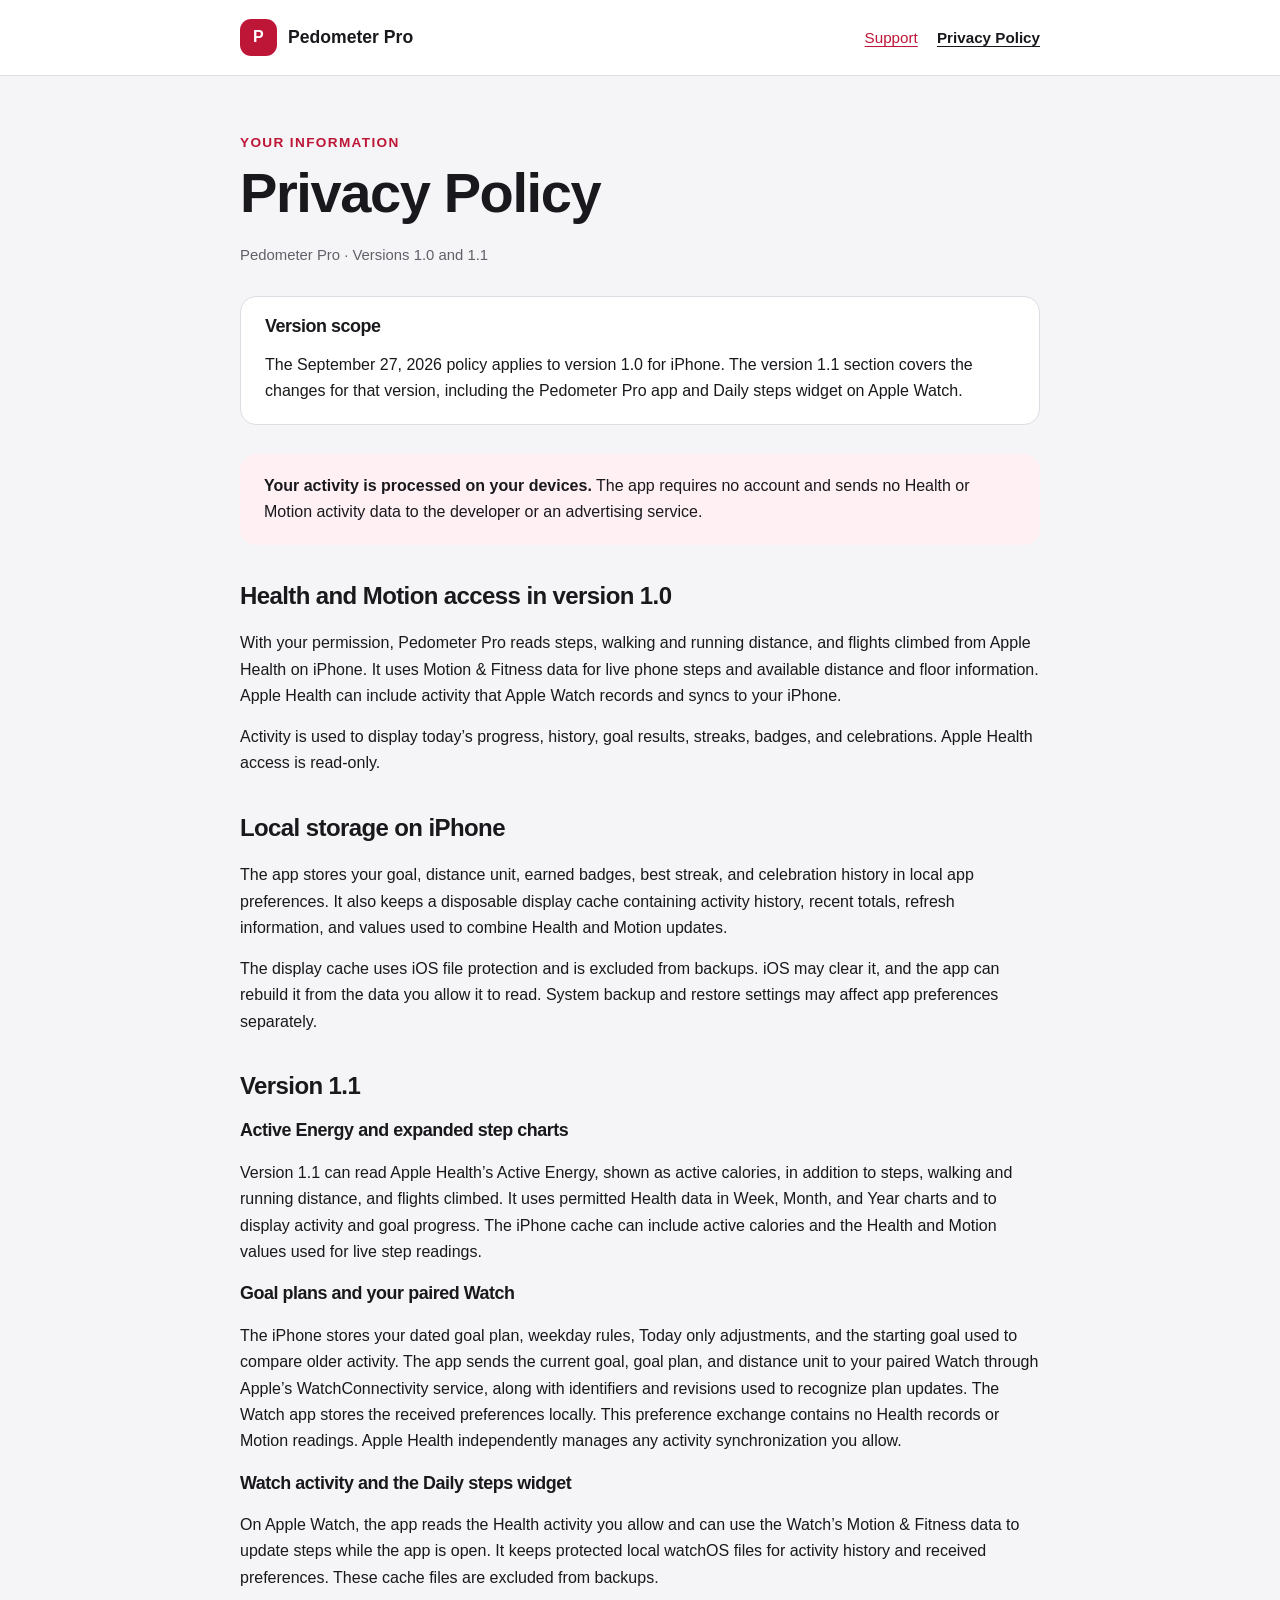
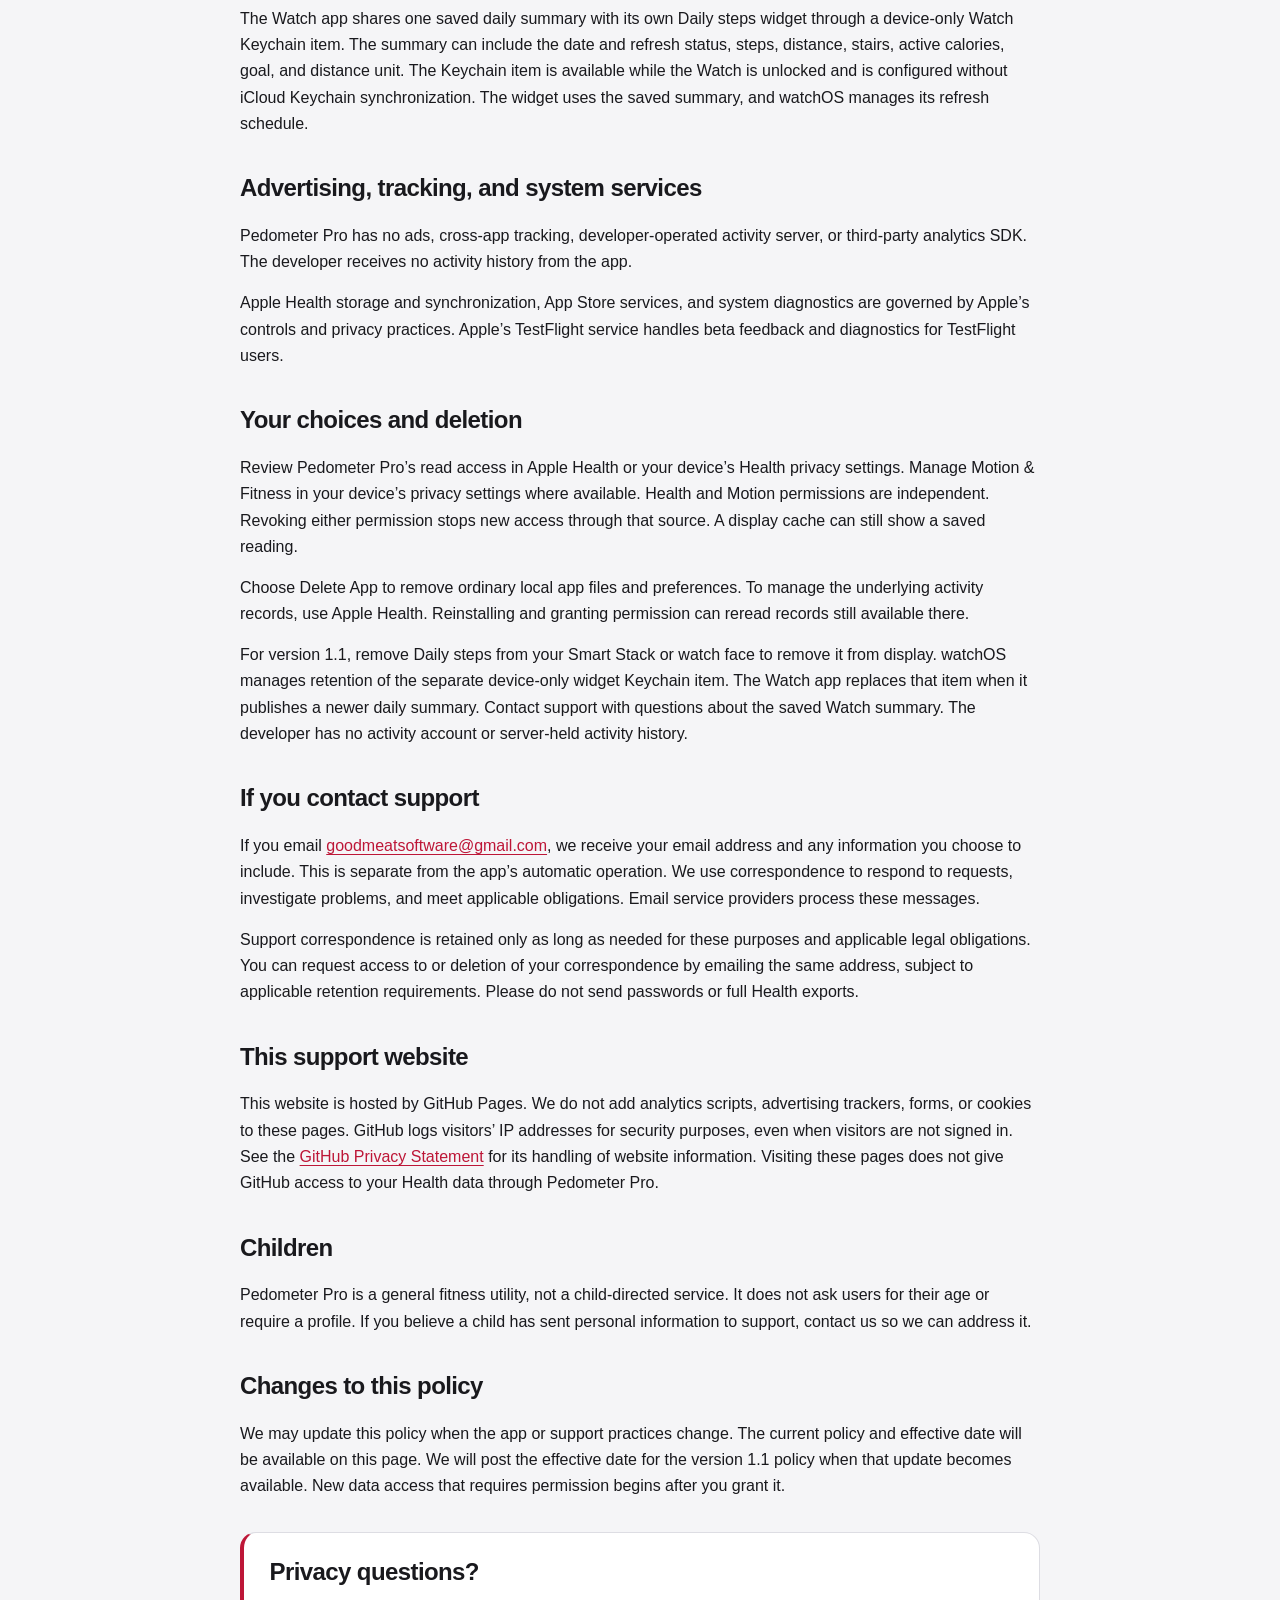
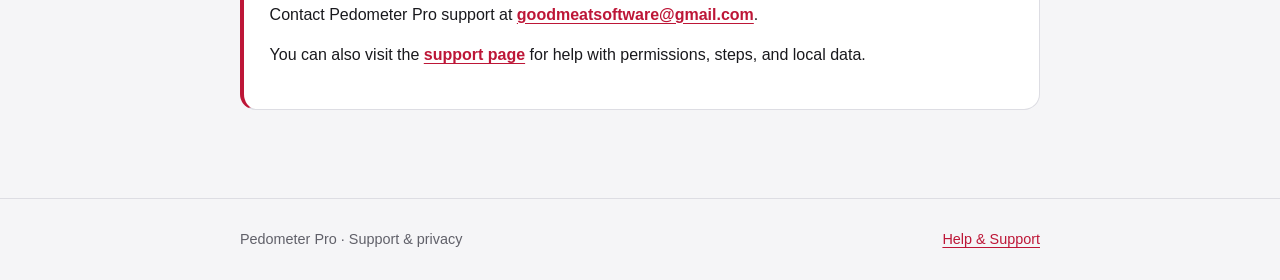
==== privacy.html @ 39c8dff2 "Document Pedometer Pro 1.1 support and privacy" ====
<!doctype html>
<html lang="en">
<head>
  <meta charset="utf-8">
  <meta name="viewport" content="width=device-width,initial-scale=1">
  <meta name="description" content="Pedometer Pro privacy policy for iPhone and Apple Watch covering Health access, local storage, and paired-device preferences.">
  <title>Pedometer Pro — Privacy Policy</title>
  <link rel="stylesheet" href="styles.css">
  <link rel="icon" type="image/svg+xml" href="data:image/svg+xml,%3Csvg xmlns='http://www.w3.org/2000/svg' viewBox='0 0 64 64'%3E%3Crect width='64' height='64' rx='16' fill='%23bd1637'/%3E%3Ctext x='32' y='46' text-anchor='middle' font-family='sans-serif' font-size='44' font-weight='700' fill='white'%3EP%3C/text%3E%3C/svg%3E">
</head>
<body>
  <a class="skip" href="#main">Skip to content</a>
  <header><div class="wrap"><a class="brand" href="./"><span class="mark" aria-hidden="true">P</span>Pedometer Pro</a><nav aria-label="Main navigation"><a href="./">Support</a><a href="privacy.html" aria-current="page">Privacy Policy</a></nav></div></header>
  <main id="main" class="wrap policy">
    <div class="eyebrow">Your information</div>
    <h1>Privacy Policy</h1>
    <p class="meta">Pedometer Pro · Versions 1.0 and 1.1</p>
    <section class="version-note" aria-labelledby="privacy-version-title">
      <h2 id="privacy-version-title">Version scope</h2>
      <p>The September 27, 2026 policy applies to version 1.0 for iPhone. The version 1.1 section covers the changes for that version, including the Pedometer Pro app and Daily steps widget on Apple Watch.</p>
    </section>
    <div class="summary"><p><strong>Your activity is processed on your devices.</strong> The app requires no account and sends no Health or Motion activity data to the developer or an advertising service.</p></div>
    <section><h2>Health and Motion access in version 1.0</h2><p>With your permission, Pedometer Pro reads steps, walking and running distance, and flights climbed from Apple Health on iPhone. It uses Motion &amp; Fitness data for live phone steps and available distance and floor information. Apple Health can include activity that Apple Watch records and syncs to your iPhone.</p><p>Activity is used to display today’s progress, history, goal results, streaks, badges, and celebrations. Apple Health access is read-only.</p></section>
    <section><h2>Local storage on iPhone</h2><p>The app stores your goal, distance unit, earned badges, best streak, and celebration history in local app preferences. It also keeps a disposable display cache containing activity history, recent totals, refresh information, and values used to combine Health and Motion updates.</p><p>The display cache uses iOS file protection and is excluded from backups. iOS may clear it, and the app can rebuild it from the data you allow it to read. System backup and restore settings may affect app preferences separately.</p></section>
    <section aria-labelledby="version-1-1-privacy-title">
      <h2 id="version-1-1-privacy-title">Version 1.1</h2>
      <h3>Active Energy and expanded step charts</h3>
      <p>Version 1.1 can read Apple Health’s Active Energy, shown as active calories, in addition to steps, walking and running distance, and flights climbed. It uses permitted Health data in Week, Month, and Year charts and to display activity and goal progress. The iPhone cache can include active calories and the Health and Motion values used for live step readings.</p>
      <h3>Goal plans and your paired Watch</h3>
      <p>The iPhone stores your dated goal plan, weekday rules, Today only adjustments, and the starting goal used to compare older activity. The app sends the current goal, goal plan, and distance unit to your paired Watch through Apple’s WatchConnectivity service, along with identifiers and revisions used to recognize plan updates. The Watch app stores the received preferences locally. This preference exchange contains no Health records or Motion readings. Apple Health independently manages any activity synchronization you allow.</p>
      <h3>Watch activity and the Daily steps widget</h3>
      <p>On Apple Watch, the app reads the Health activity you allow and can use the Watch’s Motion &amp; Fitness data to update steps while the app is open. It keeps protected local watchOS files for activity history and received preferences. These cache files are excluded from backups.</p>
      <p>The Watch app shares one saved daily summary with its own Daily steps widget through a device-only Watch Keychain item. The summary can include the date and refresh status, steps, distance, stairs, active calories, goal, and distance unit. The Keychain item is available while the Watch is unlocked and is configured without iCloud Keychain synchronization. The widget uses the saved summary, and watchOS manages its refresh schedule.</p>
    </section>
    <section><h2>Advertising, tracking, and system services</h2><p>Pedometer Pro has no ads, cross-app tracking, developer-operated activity server, or third-party analytics SDK. The developer receives no activity history from the app.</p><p>Apple Health storage and synchronization, App Store services, and system diagnostics are governed by Apple’s controls and privacy practices. Apple’s TestFlight service handles beta feedback and diagnostics for TestFlight users.</p></section>
    <section id="choices"><h2>Your choices and deletion</h2><p>Review Pedometer Pro’s read access in Apple Health or your device’s Health privacy settings. Manage Motion &amp; Fitness in your device’s privacy settings where available. Health and Motion permissions are independent. Revoking either permission stops new access through that source. A display cache can still show a saved reading.</p><p>Choose Delete App to remove ordinary local app files and preferences. To manage the underlying activity records, use Apple Health. Reinstalling and granting permission can reread records still available there.</p><p>For version 1.1, remove Daily steps from your Smart Stack or watch face to remove it from display. watchOS manages retention of the separate device-only widget Keychain item. The Watch app replaces that item when it publishes a newer daily summary. Contact support with questions about the saved Watch summary. The developer has no activity account or server-held activity history.</p></section>
    <section><h2>If you contact support</h2><p>If you email <a href="mailto:goodmeatsoftware@gmail.com">goodmeatsoftware@gmail.com</a>, we receive your email address and any information you choose to include. This is separate from the app’s automatic operation. We use correspondence to respond to requests, investigate problems, and meet applicable obligations. Email service providers process these messages.</p><p>Support correspondence is retained only as long as needed for these purposes and applicable legal obligations. You can request access to or deletion of your correspondence by emailing the same address, subject to applicable retention requirements. Please do not send passwords or full Health exports.</p></section>
    <section><h2>This support website</h2><p>This website is hosted by GitHub Pages. We do not add analytics scripts, advertising trackers, forms, or cookies to these pages. GitHub logs visitors’ IP addresses for security purposes, even when visitors are not signed in. See the <a href="https://docs.github.com/en/site-policy/privacy-policies/github-general-privacy-statement">GitHub Privacy Statement</a> for its handling of website information. Visiting these pages does not give GitHub access to your Health data through Pedometer Pro.</p></section>
    <section><h2>Children</h2><p>Pedometer Pro is a general fitness utility, not a child-directed service. It does not ask users for their age or require a profile. If you believe a child has sent personal information to support, contact us so we can address it.</p></section>
    <section><h2>Changes to this policy</h2><p>We may update this policy when the app or support practices change. The current policy and effective date will be available on this page. We will post the effective date for the version 1.1 policy when that update becomes available. New data access that requires permission begins after you grant it.</p></section>
    <section class="contact" aria-labelledby="privacy-contact"><h2 id="privacy-contact">Privacy questions?</h2><p>Contact Pedometer Pro support at <a href="mailto:goodmeatsoftware@gmail.com">goodmeatsoftware@gmail.com</a>.</p><p>You can also visit the <a href="./">support page</a> for help with permissions, steps, and local data.</p></section>
  </main>
  <footer><div class="wrap"><span>Pedometer Pro · Support &amp; privacy</span><a href="./">Help &amp; Support</a></div></footer>
</body>
</html>
---- styles.css ----
:root{color-scheme:light dark;--bg:#f5f5f7;--surface:#fff;--text:#19191d;--muted:#606069;--line:#dddde3;--accent:#bd1637;--tint:#fff0f3}*{box-sizing:border-box}html{font-family:-apple-system,BlinkMacSystemFont,"Segoe UI",sans-serif;font-size:100%;scroll-behavior:auto}body{margin:0;background:var(--bg);color:var(--text);line-height:1.65}a{color:var(--accent);text-underline-offset:.2em}a:hover{text-decoration-thickness:2px}a:focus-visible,summary:focus-visible{outline:3px solid var(--accent);outline-offset:5px;border-radius:4px}.skip{position:absolute;left:1rem;top:-8rem;background:var(--surface);padding:1rem;z-index:2}.skip:focus{top:1rem}.wrap{width:min(100% - 2.5rem,800px);margin-inline:auto}header{border-bottom:1px solid var(--line);background:var(--surface)}header .wrap{display:flex;justify-content:space-between;gap:1rem;align-items:center;padding-block:1.2rem}.brand{font-weight:750;font-size:1.1rem;text-decoration:none;color:var(--text);display:flex;align-items:center;gap:.7rem}.mark{display:grid;place-items:center;background:var(--accent);color:#fff;width:2.3rem;height:2.3rem;border-radius:.7rem;font-size:1rem;flex-shrink:0}nav{display:flex;gap:1.2rem;flex-wrap:wrap}nav a{font-size:.95rem}nav a[aria-current=page]{color:var(--text);font-weight:700}main{padding-block:3.5rem}h1,h2,h3{line-height:1.2;letter-spacing:-.025em}h1{font-size:clamp(2.2rem,6vw,3.5rem);margin:.3rem 0 1rem}h2{font-size:1.5rem;margin-top:2.3rem}h3{font-size:1.12rem}p{margin:.9rem 0}.eyebrow{color:var(--accent);font-size:.85rem;font-weight:750;letter-spacing:.1em;text-transform:uppercase}.intro{font-size:1.15rem;color:var(--muted);max-width:40rem}.contact{margin:2rem 0;padding:1.6rem;border:1px solid var(--line);border-left:4px solid var(--accent);background:var(--surface);border-radius:1rem}.contact h2{margin:0 0 .6rem}.contact a{font-weight:650;overflow-wrap:anywhere}.note,.meta{color:var(--muted);font-size:.93rem}.summary{background:var(--tint);border-radius:1rem;padding:1.2rem 1.5rem;margin:1.8rem 0}.summary p{margin:0}details{border-bottom:1px solid var(--line);padding:1.1rem 0}summary{cursor:pointer;font-weight:650;padding:.25rem 0}details p,details ul{color:var(--muted)}li{margin:.4rem 0}.policy section{scroll-margin-top:1rem}footer{border-top:1px solid var(--line);padding-block:1.8rem;color:var(--muted);font-size:.9rem}footer .wrap{display:flex;gap:1rem;justify-content:space-between;flex-wrap:wrap}@media(max-width:500px){header .wrap{align-items:flex-start;flex-direction:column;gap:.8rem}main{padding-block:2rem}.wrap{width:min(100% - 2rem,800px)}.contact{padding:1.2rem}}@media(prefers-color-scheme:dark){:root{--bg:#111114;--surface:#1d1d22;--text:#f5f5f7;--muted:#b6b6c0;--line:#383840;--accent:#ff6b85;--tint:#291b22}.mark{background:#bd1637}}@media print{body{background:white;color:black}header,footer,.skip{display:none}main{padding:0}.wrap{width:100%}details::details-content{content-visibility:visible}a{color:inherit}.contact,.summary{background:transparent}}

/* Version context stays visible without opening a disclosure. */
.version-note{margin:1.8rem 0;padding:1.2rem 1.5rem;border:1px solid var(--line);border-radius:1rem;background:var(--surface)}.version-note h2{font-size:1.12rem;margin:0 0 .7rem}.version-note p:last-child{margin-bottom:0}@media(max-width:500px){.version-note{padding:1.2rem}}
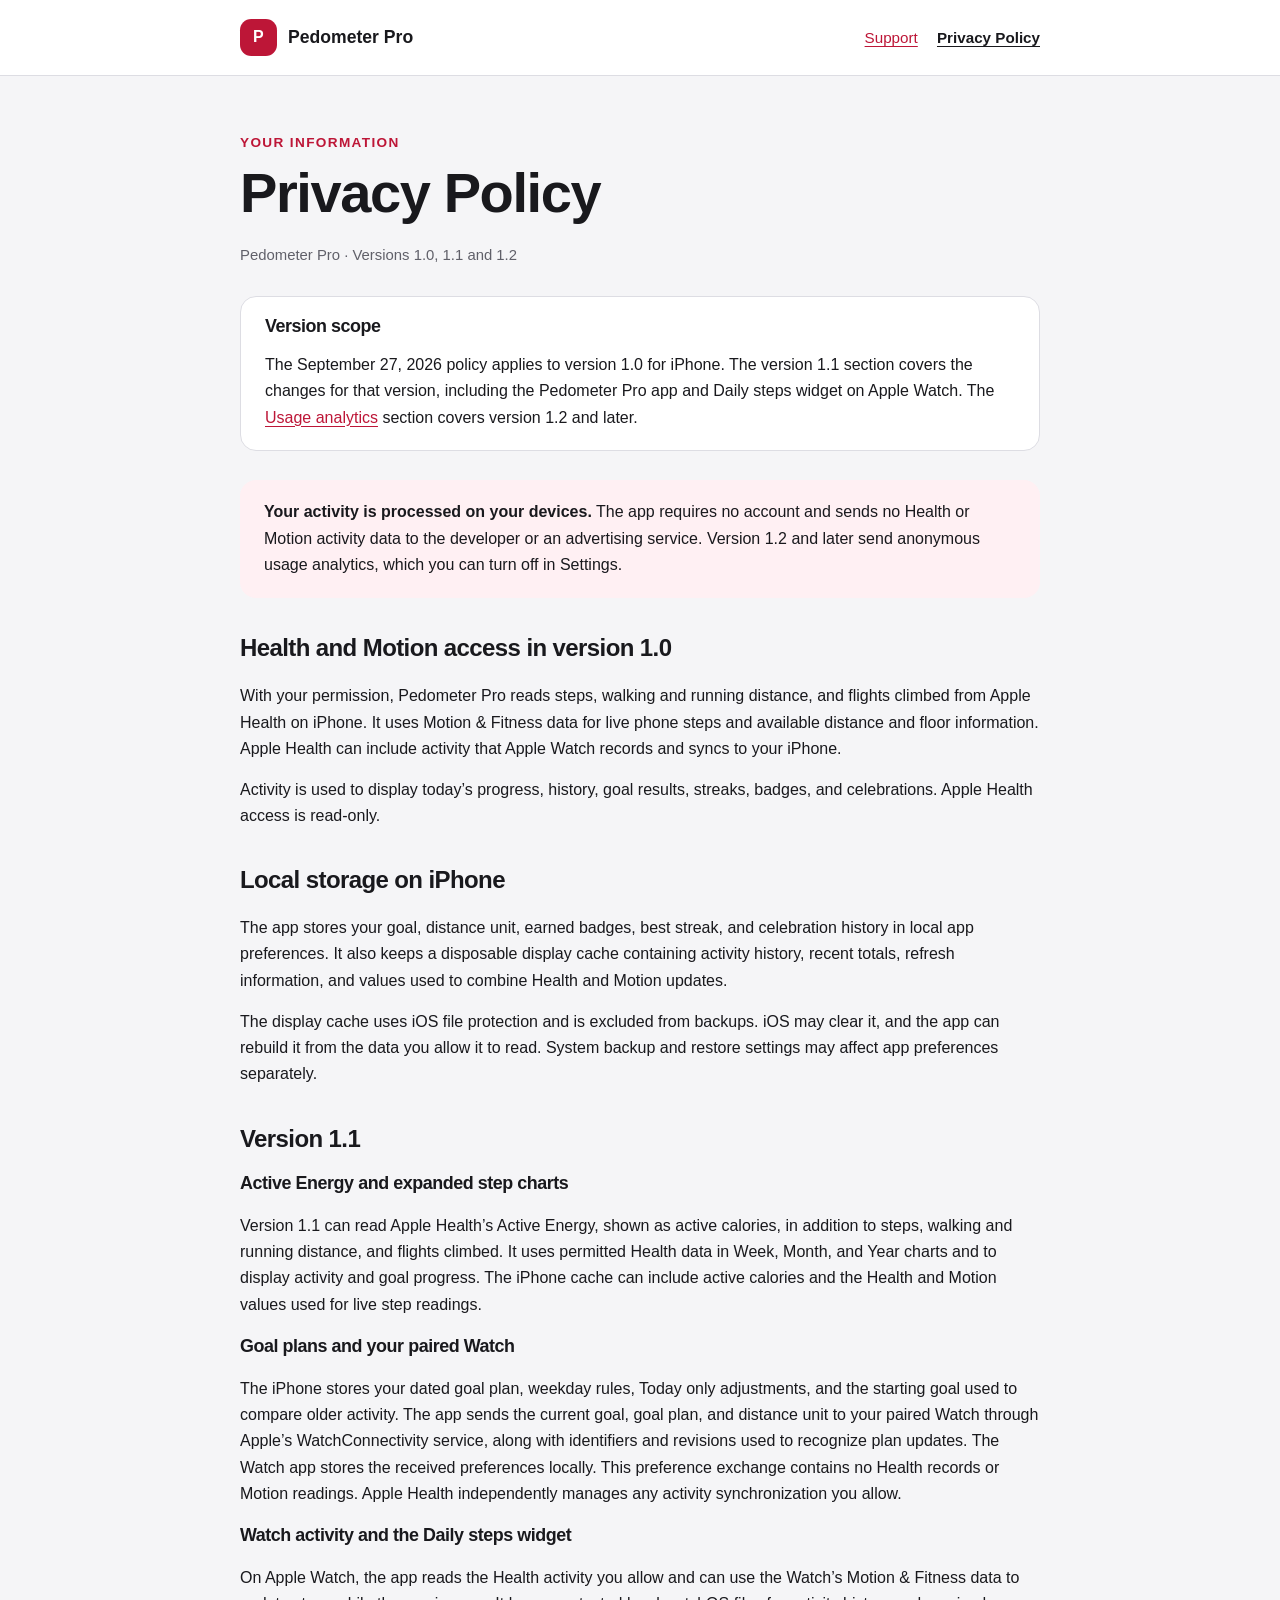
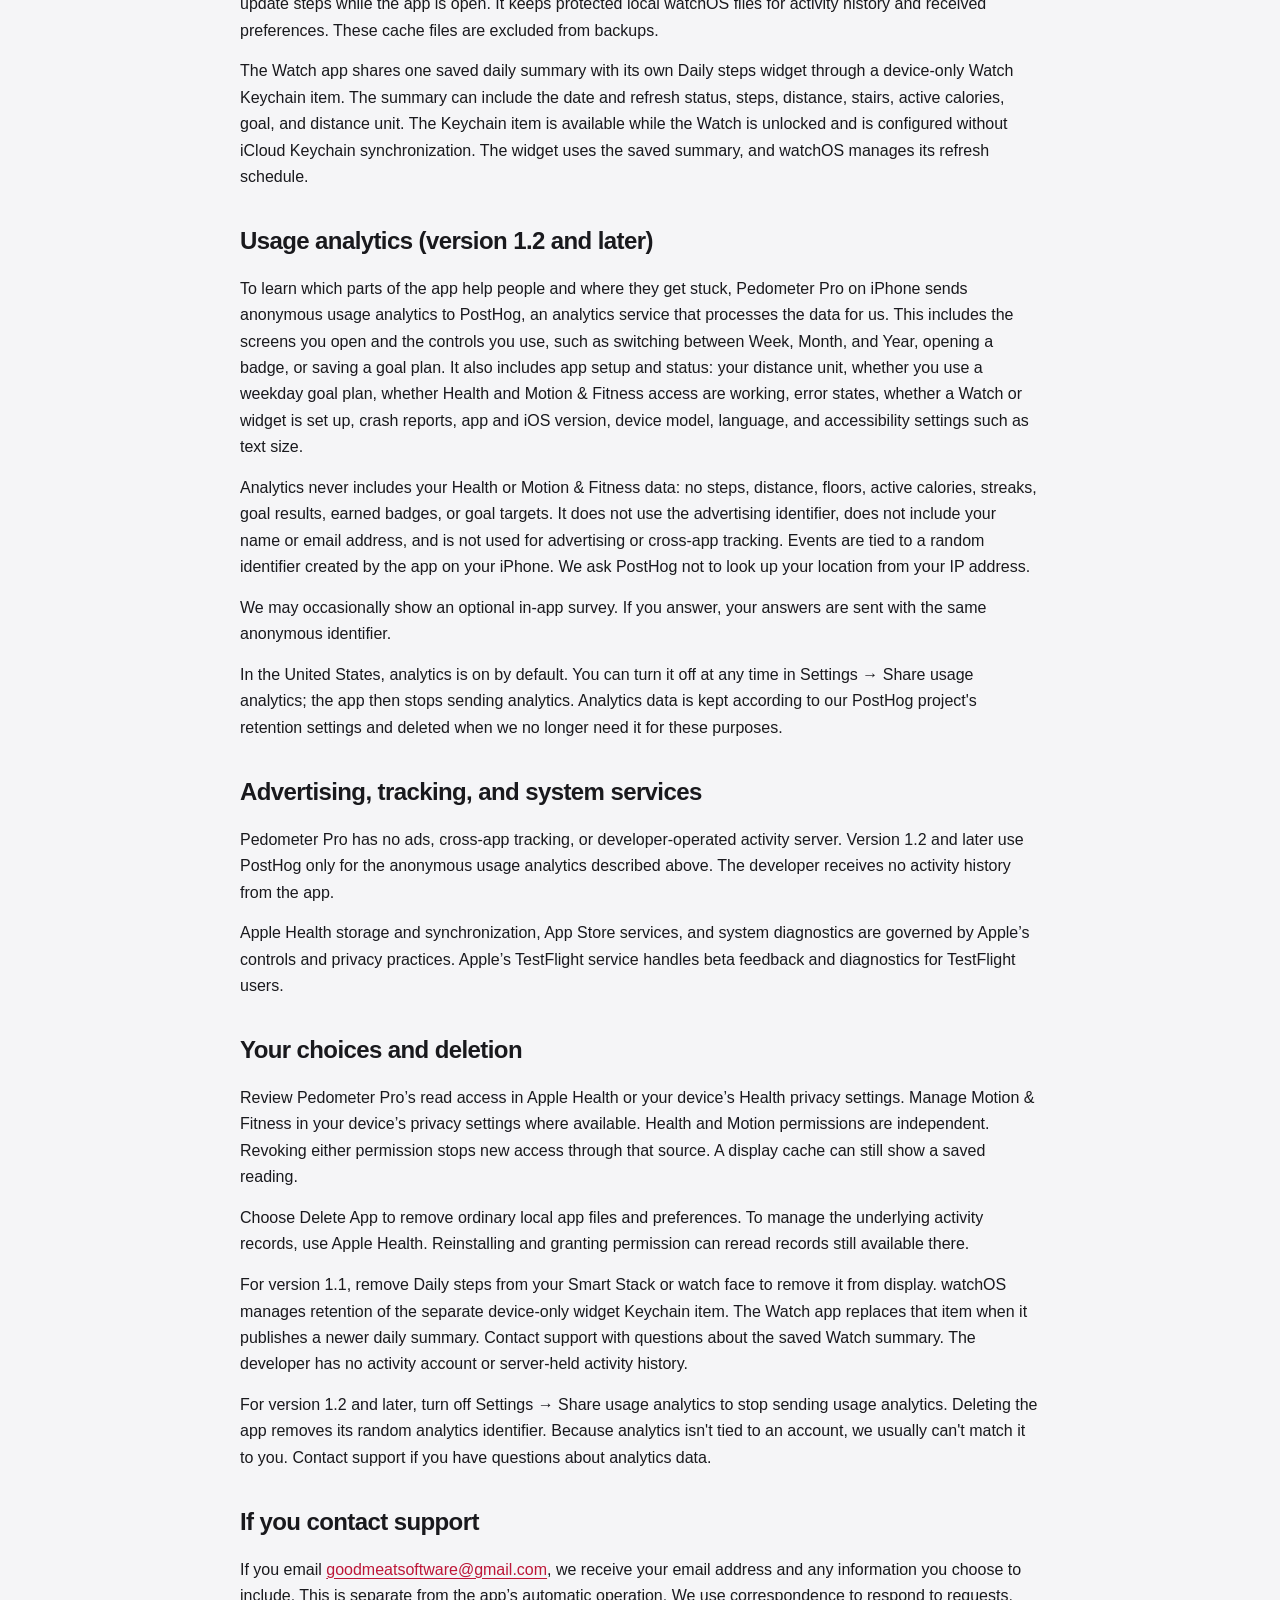
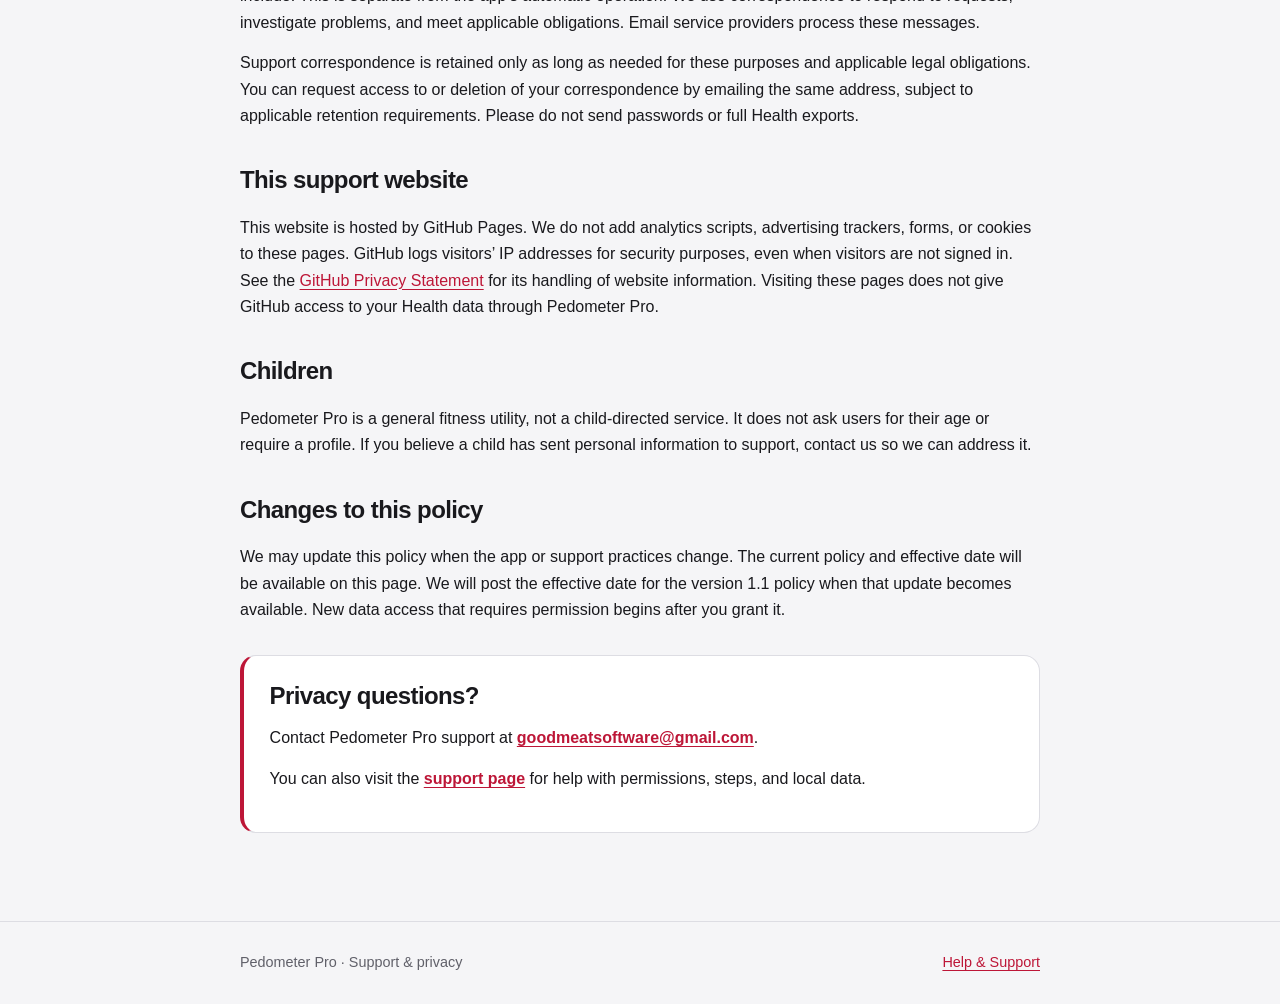
==== commit d186fb26: "Describe usage analytics in the Pedometer Pro privacy policy Pedometer Pro 1.2 adds anonymous usage " ====
--- a/privacy.html
+++ b/privacy.html
@@ -14,12 +14,12 @@
   <main id="main" class="wrap policy">
     <div class="eyebrow">Your information</div>
     <h1>Privacy Policy</h1>
-    <p class="meta">Pedometer Pro · Versions 1.0 and 1.1</p>
+    <p class="meta">Pedometer Pro · Versions 1.0, 1.1 and 1.2</p>
     <section class="version-note" aria-labelledby="privacy-version-title">
       <h2 id="privacy-version-title">Version scope</h2>
-      <p>The September 27, 2026 policy applies to version 1.0 for iPhone. The version 1.1 section covers the changes for that version, including the Pedometer Pro app and Daily steps widget on Apple Watch.</p>
+      <p>The September 27, 2026 policy applies to version 1.0 for iPhone. The version 1.1 section covers the changes for that version, including the Pedometer Pro app and Daily steps widget on Apple Watch. The <a href="#analytics">Usage analytics</a> section covers version 1.2 and later.</p>
     </section>
-    <div class="summary"><p><strong>Your activity is processed on your devices.</strong> The app requires no account and sends no Health or Motion activity data to the developer or an advertising service.</p></div>
+    <div class="summary"><p><strong>Your activity is processed on your devices.</strong> The app requires no account and sends no Health or Motion activity data to the developer or an advertising service. Version 1.2 and later send anonymous usage analytics, which you can turn off in Settings.</p></div>
     <section><h2>Health and Motion access in version 1.0</h2><p>With your permission, Pedometer Pro reads steps, walking and running distance, and flights climbed from Apple Health on iPhone. It uses Motion &amp; Fitness data for live phone steps and available distance and floor information. Apple Health can include activity that Apple Watch records and syncs to your iPhone.</p><p>Activity is used to display today’s progress, history, goal results, streaks, badges, and celebrations. Apple Health access is read-only.</p></section>
     <section><h2>Local storage on iPhone</h2><p>The app stores your goal, distance unit, earned badges, best streak, and celebration history in local app preferences. It also keeps a disposable display cache containing activity history, recent totals, refresh information, and values used to combine Health and Motion updates.</p><p>The display cache uses iOS file protection and is excluded from backups. iOS may clear it, and the app can rebuild it from the data you allow it to read. System backup and restore settings may affect app preferences separately.</p></section>
     <section aria-labelledby="version-1-1-privacy-title">
@@ -32,8 +32,15 @@
       <p>On Apple Watch, the app reads the Health activity you allow and can use the Watch’s Motion &amp; Fitness data to update steps while the app is open. It keeps protected local watchOS files for activity history and received preferences. These cache files are excluded from backups.</p>
       <p>The Watch app shares one saved daily summary with its own Daily steps widget through a device-only Watch Keychain item. The summary can include the date and refresh status, steps, distance, stairs, active calories, goal, and distance unit. The Keychain item is available while the Watch is unlocked and is configured without iCloud Keychain synchronization. The widget uses the saved summary, and watchOS manages its refresh schedule.</p>
     </section>
-    <section><h2>Advertising, tracking, and system services</h2><p>Pedometer Pro has no ads, cross-app tracking, developer-operated activity server, or third-party analytics SDK. The developer receives no activity history from the app.</p><p>Apple Health storage and synchronization, App Store services, and system diagnostics are governed by Apple’s controls and privacy practices. Apple’s TestFlight service handles beta feedback and diagnostics for TestFlight users.</p></section>
-    <section id="choices"><h2>Your choices and deletion</h2><p>Review Pedometer Pro’s read access in Apple Health or your device’s Health privacy settings. Manage Motion &amp; Fitness in your device’s privacy settings where available. Health and Motion permissions are independent. Revoking either permission stops new access through that source. A display cache can still show a saved reading.</p><p>Choose Delete App to remove ordinary local app files and preferences. To manage the underlying activity records, use Apple Health. Reinstalling and granting permission can reread records still available there.</p><p>For version 1.1, remove Daily steps from your Smart Stack or watch face to remove it from display. watchOS manages retention of the separate device-only widget Keychain item. The Watch app replaces that item when it publishes a newer daily summary. Contact support with questions about the saved Watch summary. The developer has no activity account or server-held activity history.</p></section>
+    <section id="analytics" aria-labelledby="analytics-title">
+      <h2 id="analytics-title">Usage analytics (version 1.2 and later)</h2>
+      <p>To learn which parts of the app help people and where they get stuck, Pedometer Pro on iPhone sends anonymous usage analytics to PostHog, an analytics service that processes the data for us. This includes the screens you open and the controls you use, such as switching between Week, Month, and Year, opening a badge, or saving a goal plan. It also includes app setup and status: your distance unit, whether you use a weekday goal plan, whether Health and Motion &amp; Fitness access are working, error states, whether a Watch or widget is set up, crash reports, app and iOS version, device model, language, and accessibility settings such as text size.</p>
+      <p>Analytics never includes your Health or Motion &amp; Fitness data: no steps, distance, floors, active calories, streaks, goal results, earned badges, or goal targets. It does not use the advertising identifier, does not include your name or email address, and is not used for advertising or cross-app tracking. Events are tied to a random identifier created by the app on your iPhone. We ask PostHog not to look up your location from your IP address.</p>
+      <p>We may occasionally show an optional in-app survey. If you answer, your answers are sent with the same anonymous identifier.</p>
+      <p>In the United States, analytics is on by default. You can turn it off at any time in Settings → Share usage analytics; the app then stops sending analytics. Analytics data is kept according to our PostHog project's retention settings and deleted when we no longer need it for these purposes.</p>
+    </section>
+    <section><h2>Advertising, tracking, and system services</h2><p>Pedometer Pro has no ads, cross-app tracking, or developer-operated activity server. Version 1.2 and later use PostHog only for the anonymous usage analytics described above. The developer receives no activity history from the app.</p><p>Apple Health storage and synchronization, App Store services, and system diagnostics are governed by Apple’s controls and privacy practices. Apple’s TestFlight service handles beta feedback and diagnostics for TestFlight users.</p></section>
+    <section id="choices"><h2>Your choices and deletion</h2><p>Review Pedometer Pro’s read access in Apple Health or your device’s Health privacy settings. Manage Motion &amp; Fitness in your device’s privacy settings where available. Health and Motion permissions are independent. Revoking either permission stops new access through that source. A display cache can still show a saved reading.</p><p>Choose Delete App to remove ordinary local app files and preferences. To manage the underlying activity records, use Apple Health. Reinstalling and granting permission can reread records still available there.</p><p>For version 1.1, remove Daily steps from your Smart Stack or watch face to remove it from display. watchOS manages retention of the separate device-only widget Keychain item. The Watch app replaces that item when it publishes a newer daily summary. Contact support with questions about the saved Watch summary. The developer has no activity account or server-held activity history.</p><p>For version 1.2 and later, turn off Settings → Share usage analytics to stop sending usage analytics. Deleting the app removes its random analytics identifier. Because analytics isn't tied to an account, we usually can't match it to you. Contact support if you have questions about analytics data.</p></section>
     <section><h2>If you contact support</h2><p>If you email <a href="mailto:goodmeatsoftware@gmail.com">goodmeatsoftware@gmail.com</a>, we receive your email address and any information you choose to include. This is separate from the app’s automatic operation. We use correspondence to respond to requests, investigate problems, and meet applicable obligations. Email service providers process these messages.</p><p>Support correspondence is retained only as long as needed for these purposes and applicable legal obligations. You can request access to or deletion of your correspondence by emailing the same address, subject to applicable retention requirements. Please do not send passwords or full Health exports.</p></section>
     <section><h2>This support website</h2><p>This website is hosted by GitHub Pages. We do not add analytics scripts, advertising trackers, forms, or cookies to these pages. GitHub logs visitors’ IP addresses for security purposes, even when visitors are not signed in. See the <a href="https://docs.github.com/en/site-policy/privacy-policies/github-general-privacy-statement">GitHub Privacy Statement</a> for its handling of website information. Visiting these pages does not give GitHub access to your Health data through Pedometer Pro.</p></section>
     <section><h2>Children</h2><p>Pedometer Pro is a general fitness utility, not a child-directed service. It does not ask users for their age or require a profile. If you believe a child has sent personal information to support, contact us so we can address it.</p></section>
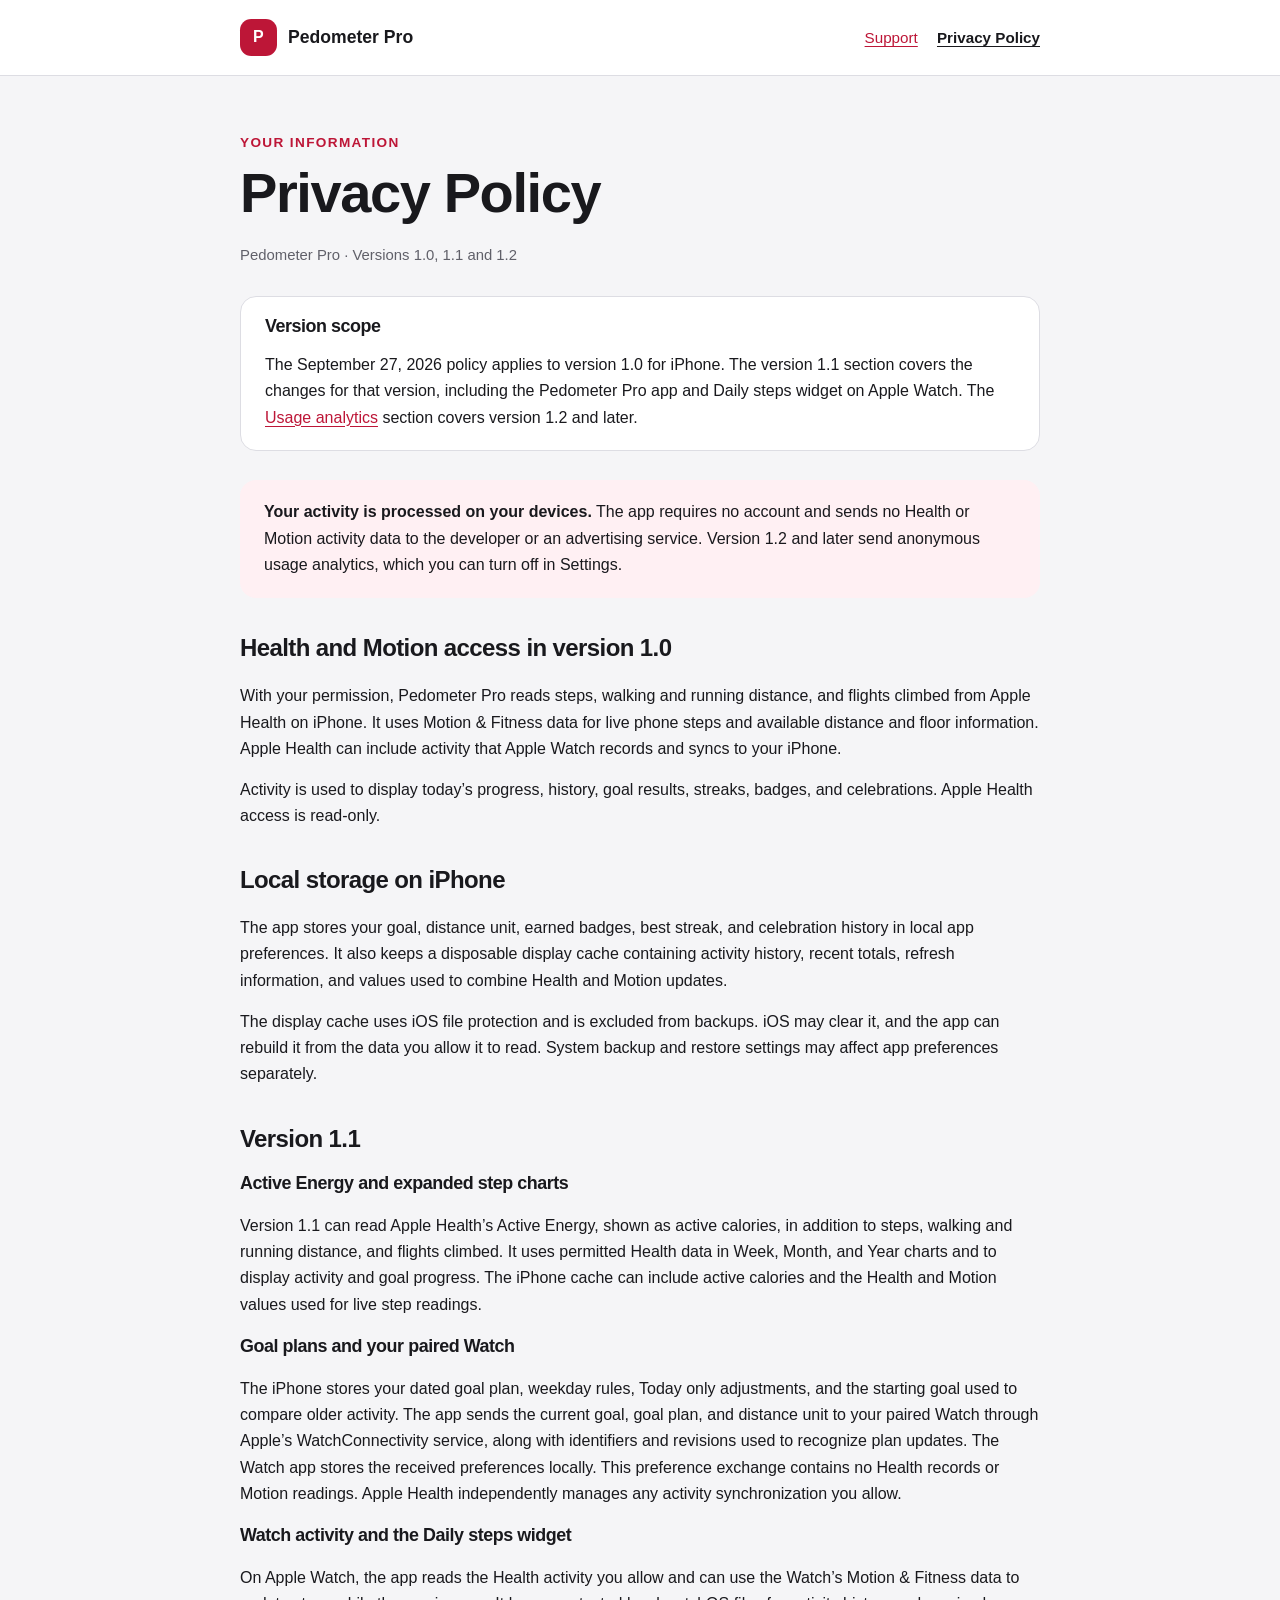
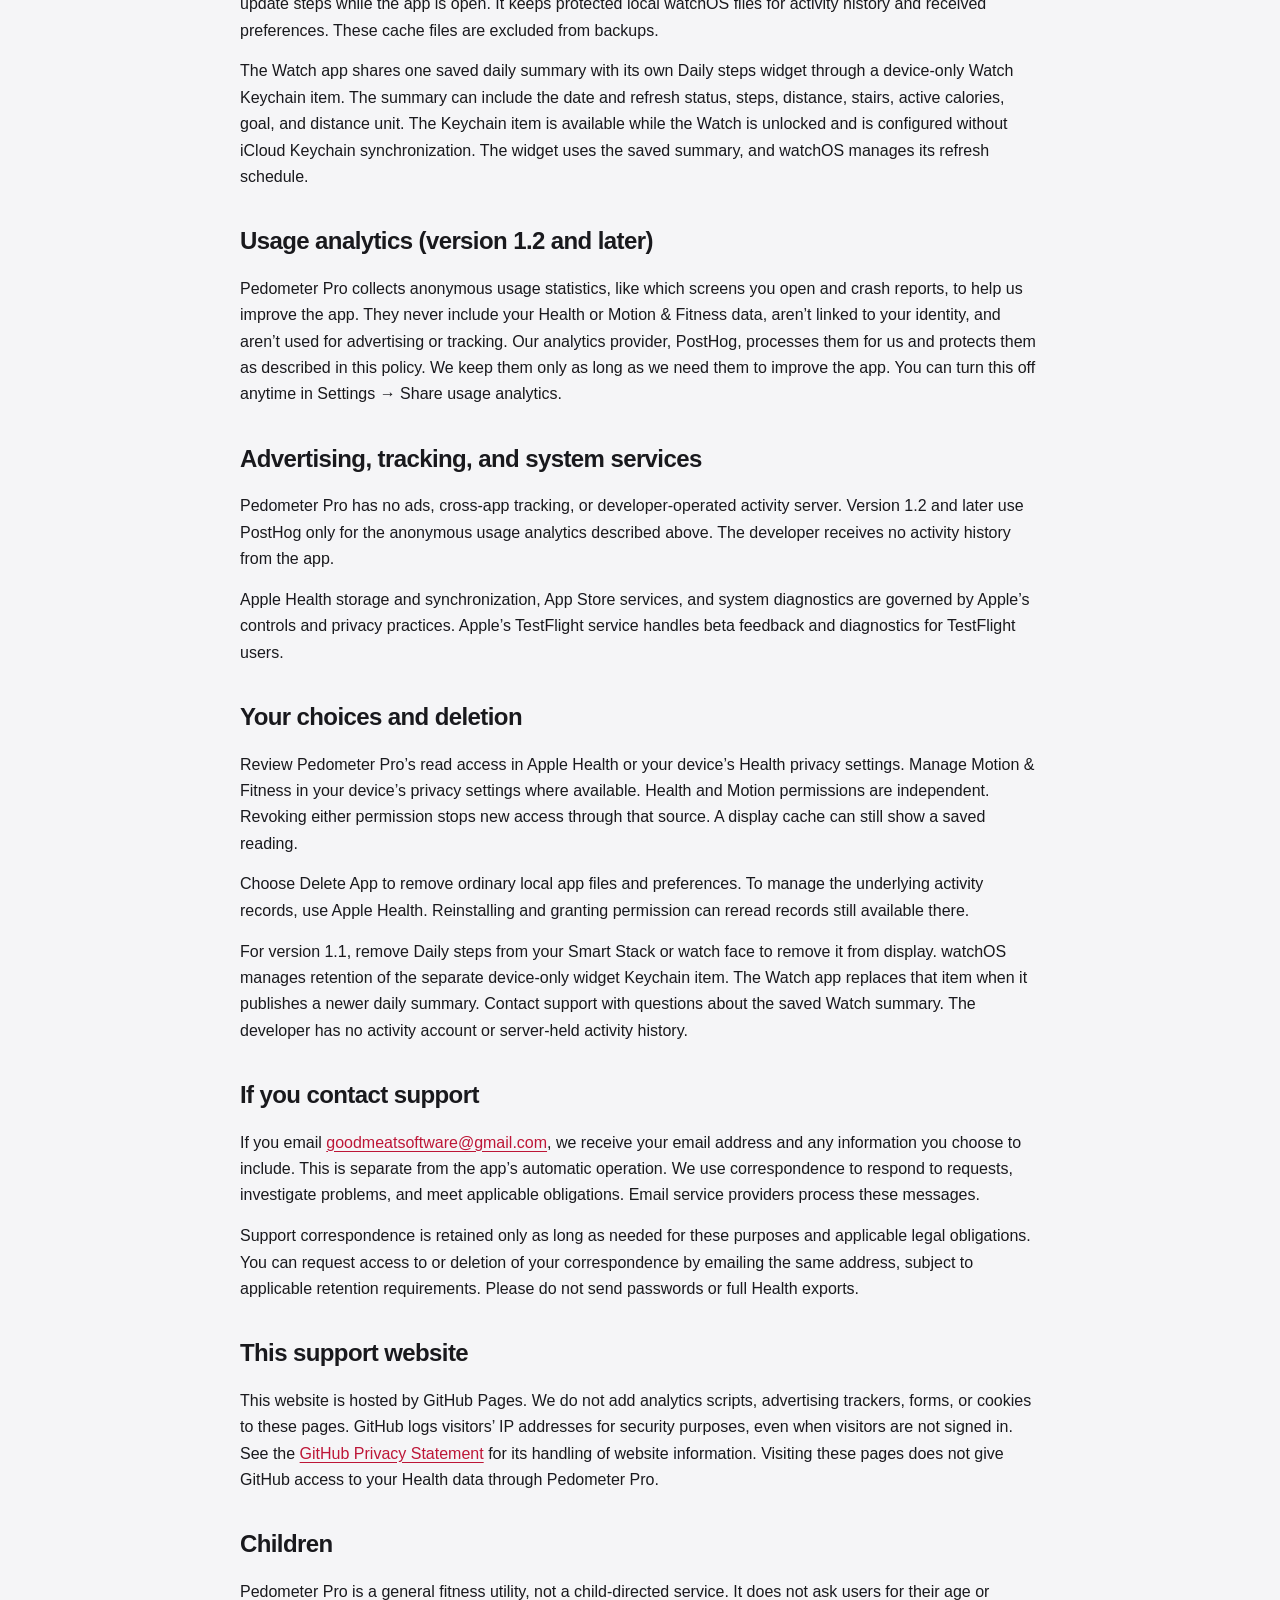
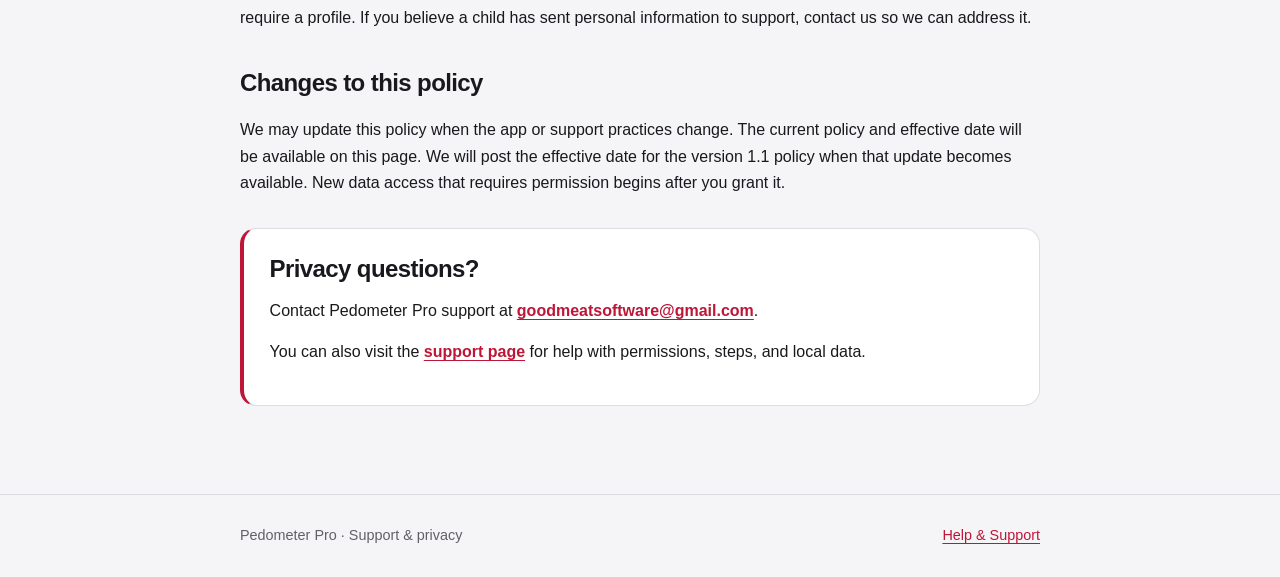
==== commit 43c010c4: "Shorten the usage analytics section to one paragraph Replace the four-paragraph analytics section wi" ====
--- a/privacy.html
+++ b/privacy.html
@@ -34,13 +34,10 @@
     </section>
     <section id="analytics" aria-labelledby="analytics-title">
       <h2 id="analytics-title">Usage analytics (version 1.2 and later)</h2>
-      <p>To learn which parts of the app help people and where they get stuck, Pedometer Pro on iPhone sends anonymous usage analytics to PostHog, an analytics service that processes the data for us. This includes the screens you open and the controls you use, such as switching between Week, Month, and Year, opening a badge, or saving a goal plan. It also includes app setup and status: your distance unit, whether you use a weekday goal plan, whether Health and Motion &amp; Fitness access are working, error states, whether a Watch or widget is set up, crash reports, app and iOS version, device model, language, and accessibility settings such as text size.</p>
-      <p>Analytics never includes your Health or Motion &amp; Fitness data: no steps, distance, floors, active calories, streaks, goal results, earned badges, or goal targets. It does not use the advertising identifier, does not include your name or email address, and is not used for advertising or cross-app tracking. Events are tied to a random identifier created by the app on your iPhone. We ask PostHog not to look up your location from your IP address.</p>
-      <p>We may occasionally show an optional in-app survey. If you answer, your answers are sent with the same anonymous identifier.</p>
-      <p>In the United States, analytics is on by default. You can turn it off at any time in Settings → Share usage analytics; the app then stops sending analytics. Analytics data is kept according to our PostHog project's retention settings and deleted when we no longer need it for these purposes.</p>
+      <p>Pedometer Pro collects anonymous usage statistics, like which screens you open and crash reports, to help us improve the app. They never include your Health or Motion &amp; Fitness data, aren’t linked to your identity, and aren’t used for advertising or tracking. Our analytics provider, PostHog, processes them for us and protects them as described in this policy. We keep them only as long as we need them to improve the app. You can turn this off anytime in Settings → Share usage analytics.</p>
     </section>
     <section><h2>Advertising, tracking, and system services</h2><p>Pedometer Pro has no ads, cross-app tracking, or developer-operated activity server. Version 1.2 and later use PostHog only for the anonymous usage analytics described above. The developer receives no activity history from the app.</p><p>Apple Health storage and synchronization, App Store services, and system diagnostics are governed by Apple’s controls and privacy practices. Apple’s TestFlight service handles beta feedback and diagnostics for TestFlight users.</p></section>
-    <section id="choices"><h2>Your choices and deletion</h2><p>Review Pedometer Pro’s read access in Apple Health or your device’s Health privacy settings. Manage Motion &amp; Fitness in your device’s privacy settings where available. Health and Motion permissions are independent. Revoking either permission stops new access through that source. A display cache can still show a saved reading.</p><p>Choose Delete App to remove ordinary local app files and preferences. To manage the underlying activity records, use Apple Health. Reinstalling and granting permission can reread records still available there.</p><p>For version 1.1, remove Daily steps from your Smart Stack or watch face to remove it from display. watchOS manages retention of the separate device-only widget Keychain item. The Watch app replaces that item when it publishes a newer daily summary. Contact support with questions about the saved Watch summary. The developer has no activity account or server-held activity history.</p><p>For version 1.2 and later, turn off Settings → Share usage analytics to stop sending usage analytics. Deleting the app removes its random analytics identifier. Because analytics isn't tied to an account, we usually can't match it to you. Contact support if you have questions about analytics data.</p></section>
+    <section id="choices"><h2>Your choices and deletion</h2><p>Review Pedometer Pro’s read access in Apple Health or your device’s Health privacy settings. Manage Motion &amp; Fitness in your device’s privacy settings where available. Health and Motion permissions are independent. Revoking either permission stops new access through that source. A display cache can still show a saved reading.</p><p>Choose Delete App to remove ordinary local app files and preferences. To manage the underlying activity records, use Apple Health. Reinstalling and granting permission can reread records still available there.</p><p>For version 1.1, remove Daily steps from your Smart Stack or watch face to remove it from display. watchOS manages retention of the separate device-only widget Keychain item. The Watch app replaces that item when it publishes a newer daily summary. Contact support with questions about the saved Watch summary. The developer has no activity account or server-held activity history.</p></section>
     <section><h2>If you contact support</h2><p>If you email <a href="mailto:goodmeatsoftware@gmail.com">goodmeatsoftware@gmail.com</a>, we receive your email address and any information you choose to include. This is separate from the app’s automatic operation. We use correspondence to respond to requests, investigate problems, and meet applicable obligations. Email service providers process these messages.</p><p>Support correspondence is retained only as long as needed for these purposes and applicable legal obligations. You can request access to or deletion of your correspondence by emailing the same address, subject to applicable retention requirements. Please do not send passwords or full Health exports.</p></section>
     <section><h2>This support website</h2><p>This website is hosted by GitHub Pages. We do not add analytics scripts, advertising trackers, forms, or cookies to these pages. GitHub logs visitors’ IP addresses for security purposes, even when visitors are not signed in. See the <a href="https://docs.github.com/en/site-policy/privacy-policies/github-general-privacy-statement">GitHub Privacy Statement</a> for its handling of website information. Visiting these pages does not give GitHub access to your Health data through Pedometer Pro.</p></section>
     <section><h2>Children</h2><p>Pedometer Pro is a general fitness utility, not a child-directed service. It does not ask users for their age or require a profile. If you believe a child has sent personal information to support, contact us so we can address it.</p></section>
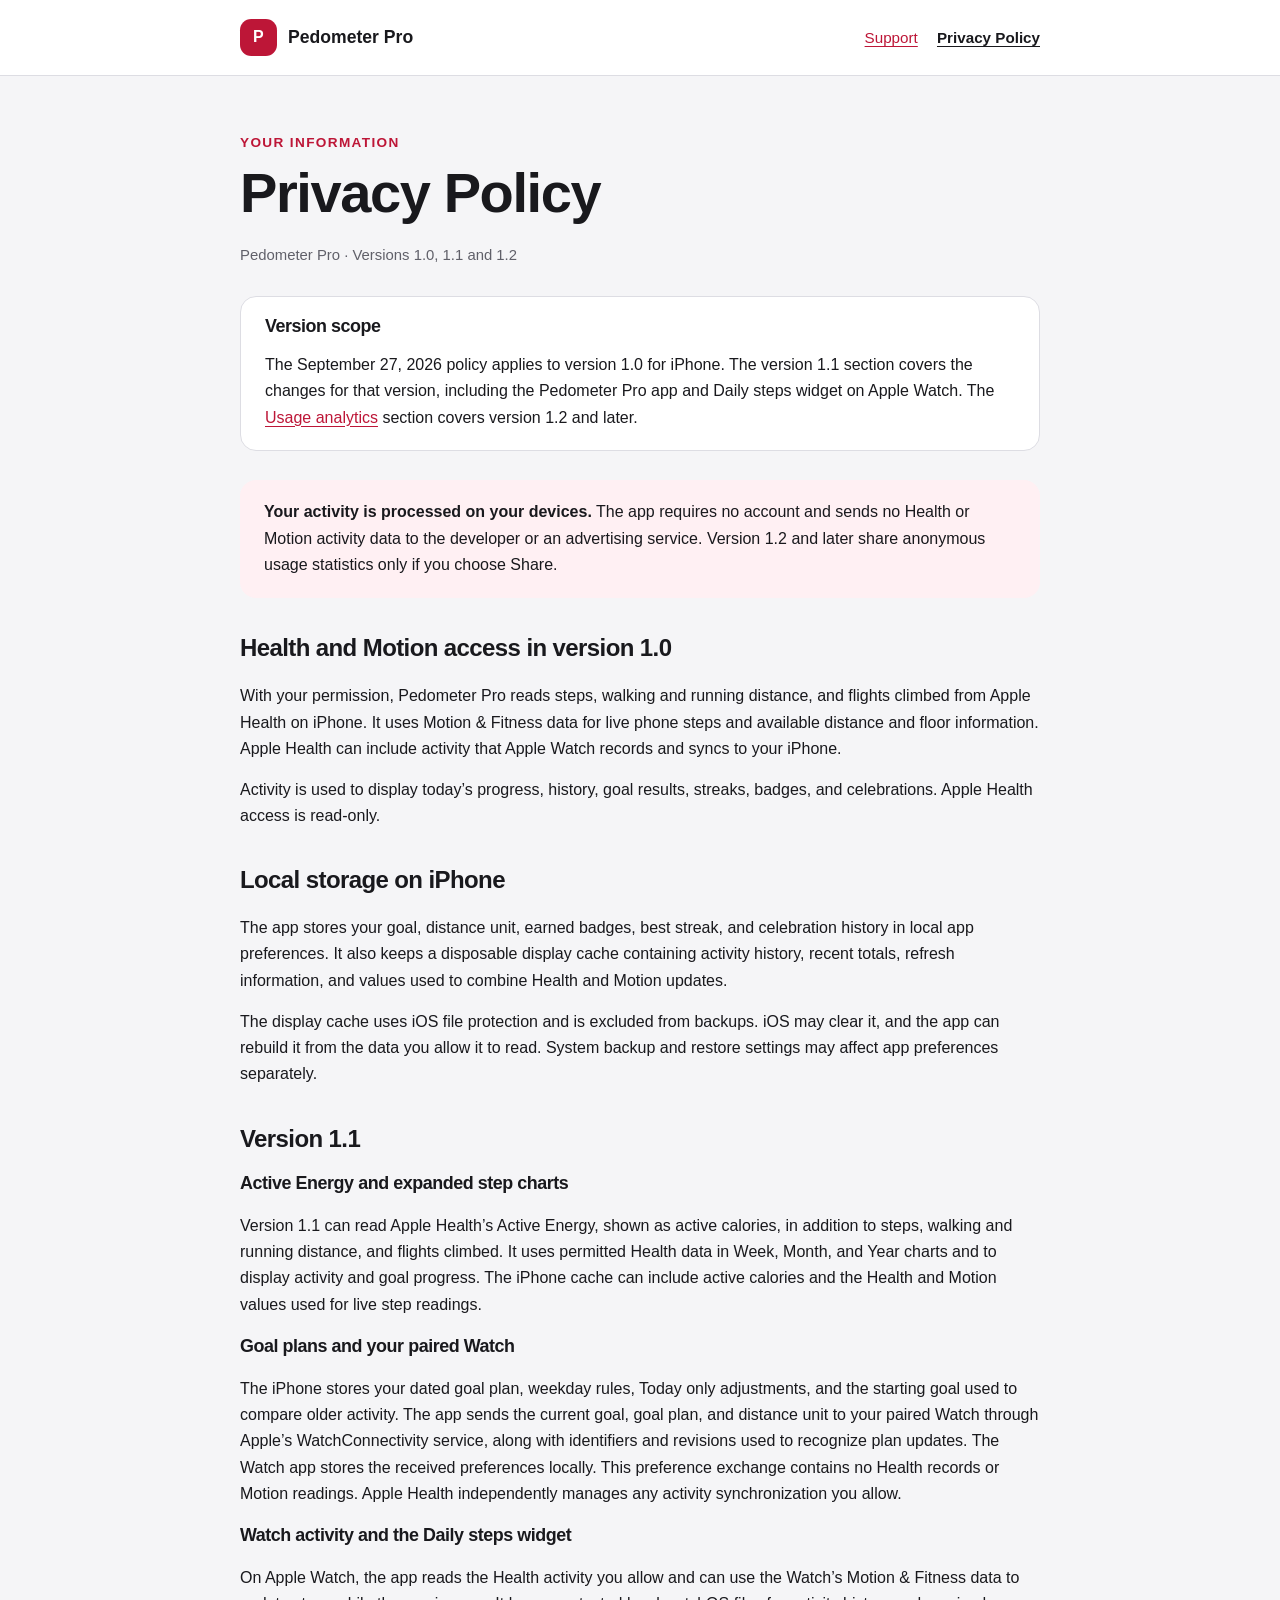
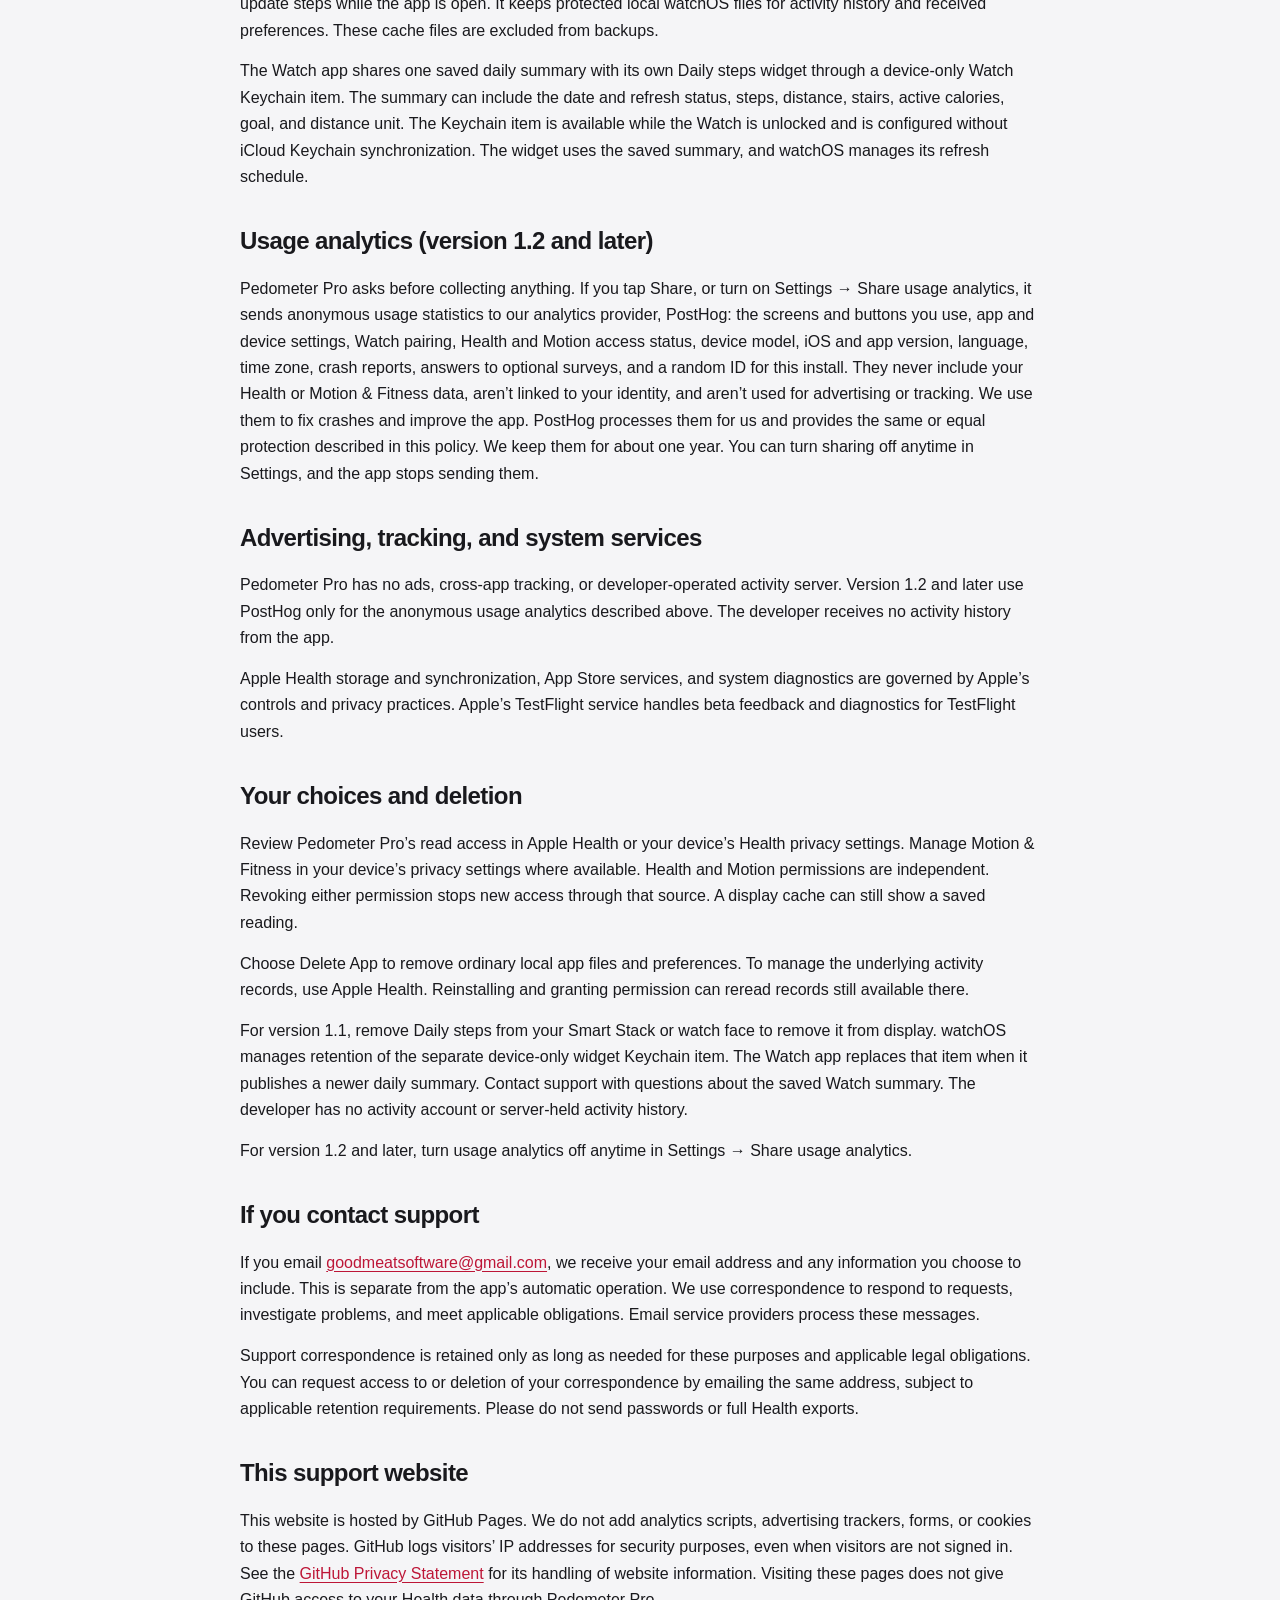
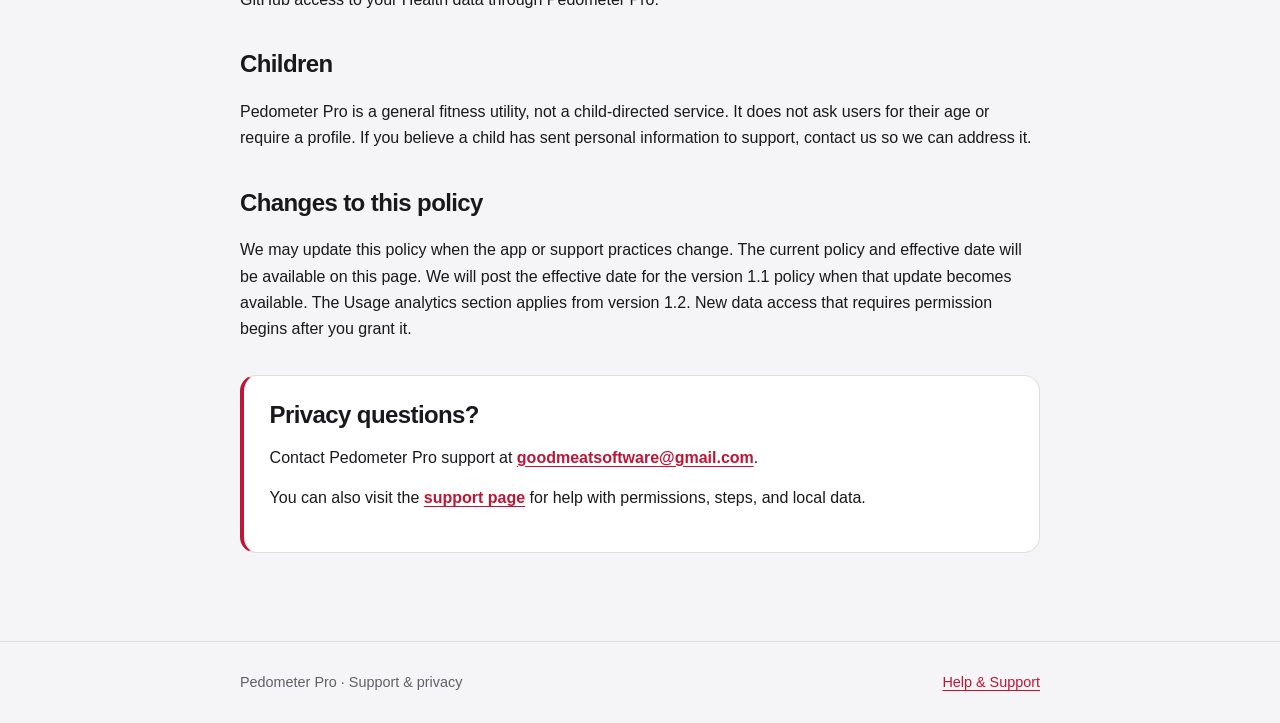
==== commit c6030c25: "Say Pedometer Pro 1.2 asks before collecting usage analytics Match the reviewed policy in harrisheeb" ====
--- a/privacy.html
+++ b/privacy.html
@@ -3,7 +3,7 @@
 <head>
   <meta charset="utf-8">
   <meta name="viewport" content="width=device-width,initial-scale=1">
-  <meta name="description" content="Pedometer Pro privacy policy for iPhone and Apple Watch covering Health access, local storage, and paired-device preferences.">
+  <meta name="description" content="Pedometer Pro privacy policy for iPhone and Apple Watch covering Health access, local storage, paired-device preferences, and optional usage analytics.">
   <title>Pedometer Pro — Privacy Policy</title>
   <link rel="stylesheet" href="styles.css">
   <link rel="icon" type="image/svg+xml" href="data:image/svg+xml,%3Csvg xmlns='http://www.w3.org/2000/svg' viewBox='0 0 64 64'%3E%3Crect width='64' height='64' rx='16' fill='%23bd1637'/%3E%3Ctext x='32' y='46' text-anchor='middle' font-family='sans-serif' font-size='44' font-weight='700' fill='white'%3EP%3C/text%3E%3C/svg%3E">
@@ -19,7 +19,7 @@
       <h2 id="privacy-version-title">Version scope</h2>
       <p>The September 27, 2026 policy applies to version 1.0 for iPhone. The version 1.1 section covers the changes for that version, including the Pedometer Pro app and Daily steps widget on Apple Watch. The <a href="#analytics">Usage analytics</a> section covers version 1.2 and later.</p>
     </section>
-    <div class="summary"><p><strong>Your activity is processed on your devices.</strong> The app requires no account and sends no Health or Motion activity data to the developer or an advertising service. Version 1.2 and later send anonymous usage analytics, which you can turn off in Settings.</p></div>
+    <div class="summary"><p><strong>Your activity is processed on your devices.</strong> The app requires no account and sends no Health or Motion activity data to the developer or an advertising service. Version 1.2 and later share anonymous usage statistics only if you choose Share.</p></div>
     <section><h2>Health and Motion access in version 1.0</h2><p>With your permission, Pedometer Pro reads steps, walking and running distance, and flights climbed from Apple Health on iPhone. It uses Motion &amp; Fitness data for live phone steps and available distance and floor information. Apple Health can include activity that Apple Watch records and syncs to your iPhone.</p><p>Activity is used to display today’s progress, history, goal results, streaks, badges, and celebrations. Apple Health access is read-only.</p></section>
     <section><h2>Local storage on iPhone</h2><p>The app stores your goal, distance unit, earned badges, best streak, and celebration history in local app preferences. It also keeps a disposable display cache containing activity history, recent totals, refresh information, and values used to combine Health and Motion updates.</p><p>The display cache uses iOS file protection and is excluded from backups. iOS may clear it, and the app can rebuild it from the data you allow it to read. System backup and restore settings may affect app preferences separately.</p></section>
     <section aria-labelledby="version-1-1-privacy-title">
@@ -34,14 +34,14 @@
     </section>
     <section id="analytics" aria-labelledby="analytics-title">
       <h2 id="analytics-title">Usage analytics (version 1.2 and later)</h2>
-      <p>Pedometer Pro collects anonymous usage statistics, like which screens you open and crash reports, to help us improve the app. They never include your Health or Motion &amp; Fitness data, aren’t linked to your identity, and aren’t used for advertising or tracking. Our analytics provider, PostHog, processes them for us and protects them as described in this policy. We keep them only as long as we need them to improve the app. You can turn this off anytime in Settings → Share usage analytics.</p>
+      <p>Pedometer Pro asks before collecting anything. If you tap Share, or turn on Settings → Share usage analytics, it sends anonymous usage statistics to our analytics provider, PostHog: the screens and buttons you use, app and device settings, Watch pairing, Health and Motion access status, device model, iOS and app version, language, time zone, crash reports, answers to optional surveys, and a random ID for this install. They never include your Health or Motion &amp; Fitness data, aren’t linked to your identity, and aren’t used for advertising or tracking. We use them to fix crashes and improve the app. PostHog processes them for us and provides the same or equal protection described in this policy. We keep them for about one year. You can turn sharing off anytime in Settings, and the app stops sending them.</p>
     </section>
     <section><h2>Advertising, tracking, and system services</h2><p>Pedometer Pro has no ads, cross-app tracking, or developer-operated activity server. Version 1.2 and later use PostHog only for the anonymous usage analytics described above. The developer receives no activity history from the app.</p><p>Apple Health storage and synchronization, App Store services, and system diagnostics are governed by Apple’s controls and privacy practices. Apple’s TestFlight service handles beta feedback and diagnostics for TestFlight users.</p></section>
-    <section id="choices"><h2>Your choices and deletion</h2><p>Review Pedometer Pro’s read access in Apple Health or your device’s Health privacy settings. Manage Motion &amp; Fitness in your device’s privacy settings where available. Health and Motion permissions are independent. Revoking either permission stops new access through that source. A display cache can still show a saved reading.</p><p>Choose Delete App to remove ordinary local app files and preferences. To manage the underlying activity records, use Apple Health. Reinstalling and granting permission can reread records still available there.</p><p>For version 1.1, remove Daily steps from your Smart Stack or watch face to remove it from display. watchOS manages retention of the separate device-only widget Keychain item. The Watch app replaces that item when it publishes a newer daily summary. Contact support with questions about the saved Watch summary. The developer has no activity account or server-held activity history.</p></section>
+    <section id="choices"><h2>Your choices and deletion</h2><p>Review Pedometer Pro’s read access in Apple Health or your device’s Health privacy settings. Manage Motion &amp; Fitness in your device’s privacy settings where available. Health and Motion permissions are independent. Revoking either permission stops new access through that source. A display cache can still show a saved reading.</p><p>Choose Delete App to remove ordinary local app files and preferences. To manage the underlying activity records, use Apple Health. Reinstalling and granting permission can reread records still available there.</p><p>For version 1.1, remove Daily steps from your Smart Stack or watch face to remove it from display. watchOS manages retention of the separate device-only widget Keychain item. The Watch app replaces that item when it publishes a newer daily summary. Contact support with questions about the saved Watch summary. The developer has no activity account or server-held activity history.</p><p>For version 1.2 and later, turn usage analytics off anytime in Settings → Share usage analytics.</p></section>
     <section><h2>If you contact support</h2><p>If you email <a href="mailto:goodmeatsoftware@gmail.com">goodmeatsoftware@gmail.com</a>, we receive your email address and any information you choose to include. This is separate from the app’s automatic operation. We use correspondence to respond to requests, investigate problems, and meet applicable obligations. Email service providers process these messages.</p><p>Support correspondence is retained only as long as needed for these purposes and applicable legal obligations. You can request access to or deletion of your correspondence by emailing the same address, subject to applicable retention requirements. Please do not send passwords or full Health exports.</p></section>
     <section><h2>This support website</h2><p>This website is hosted by GitHub Pages. We do not add analytics scripts, advertising trackers, forms, or cookies to these pages. GitHub logs visitors’ IP addresses for security purposes, even when visitors are not signed in. See the <a href="https://docs.github.com/en/site-policy/privacy-policies/github-general-privacy-statement">GitHub Privacy Statement</a> for its handling of website information. Visiting these pages does not give GitHub access to your Health data through Pedometer Pro.</p></section>
     <section><h2>Children</h2><p>Pedometer Pro is a general fitness utility, not a child-directed service. It does not ask users for their age or require a profile. If you believe a child has sent personal information to support, contact us so we can address it.</p></section>
-    <section><h2>Changes to this policy</h2><p>We may update this policy when the app or support practices change. The current policy and effective date will be available on this page. We will post the effective date for the version 1.1 policy when that update becomes available. New data access that requires permission begins after you grant it.</p></section>
+    <section><h2>Changes to this policy</h2><p>We may update this policy when the app or support practices change. The current policy and effective date will be available on this page. We will post the effective date for the version 1.1 policy when that update becomes available. The Usage analytics section applies from version 1.2. New data access that requires permission begins after you grant it.</p></section>
     <section class="contact" aria-labelledby="privacy-contact"><h2 id="privacy-contact">Privacy questions?</h2><p>Contact Pedometer Pro support at <a href="mailto:goodmeatsoftware@gmail.com">goodmeatsoftware@gmail.com</a>.</p><p>You can also visit the <a href="./">support page</a> for help with permissions, steps, and local data.</p></section>
   </main>
   <footer><div class="wrap"><span>Pedometer Pro · Support &amp; privacy</span><a href="./">Help &amp; Support</a></div></footer>
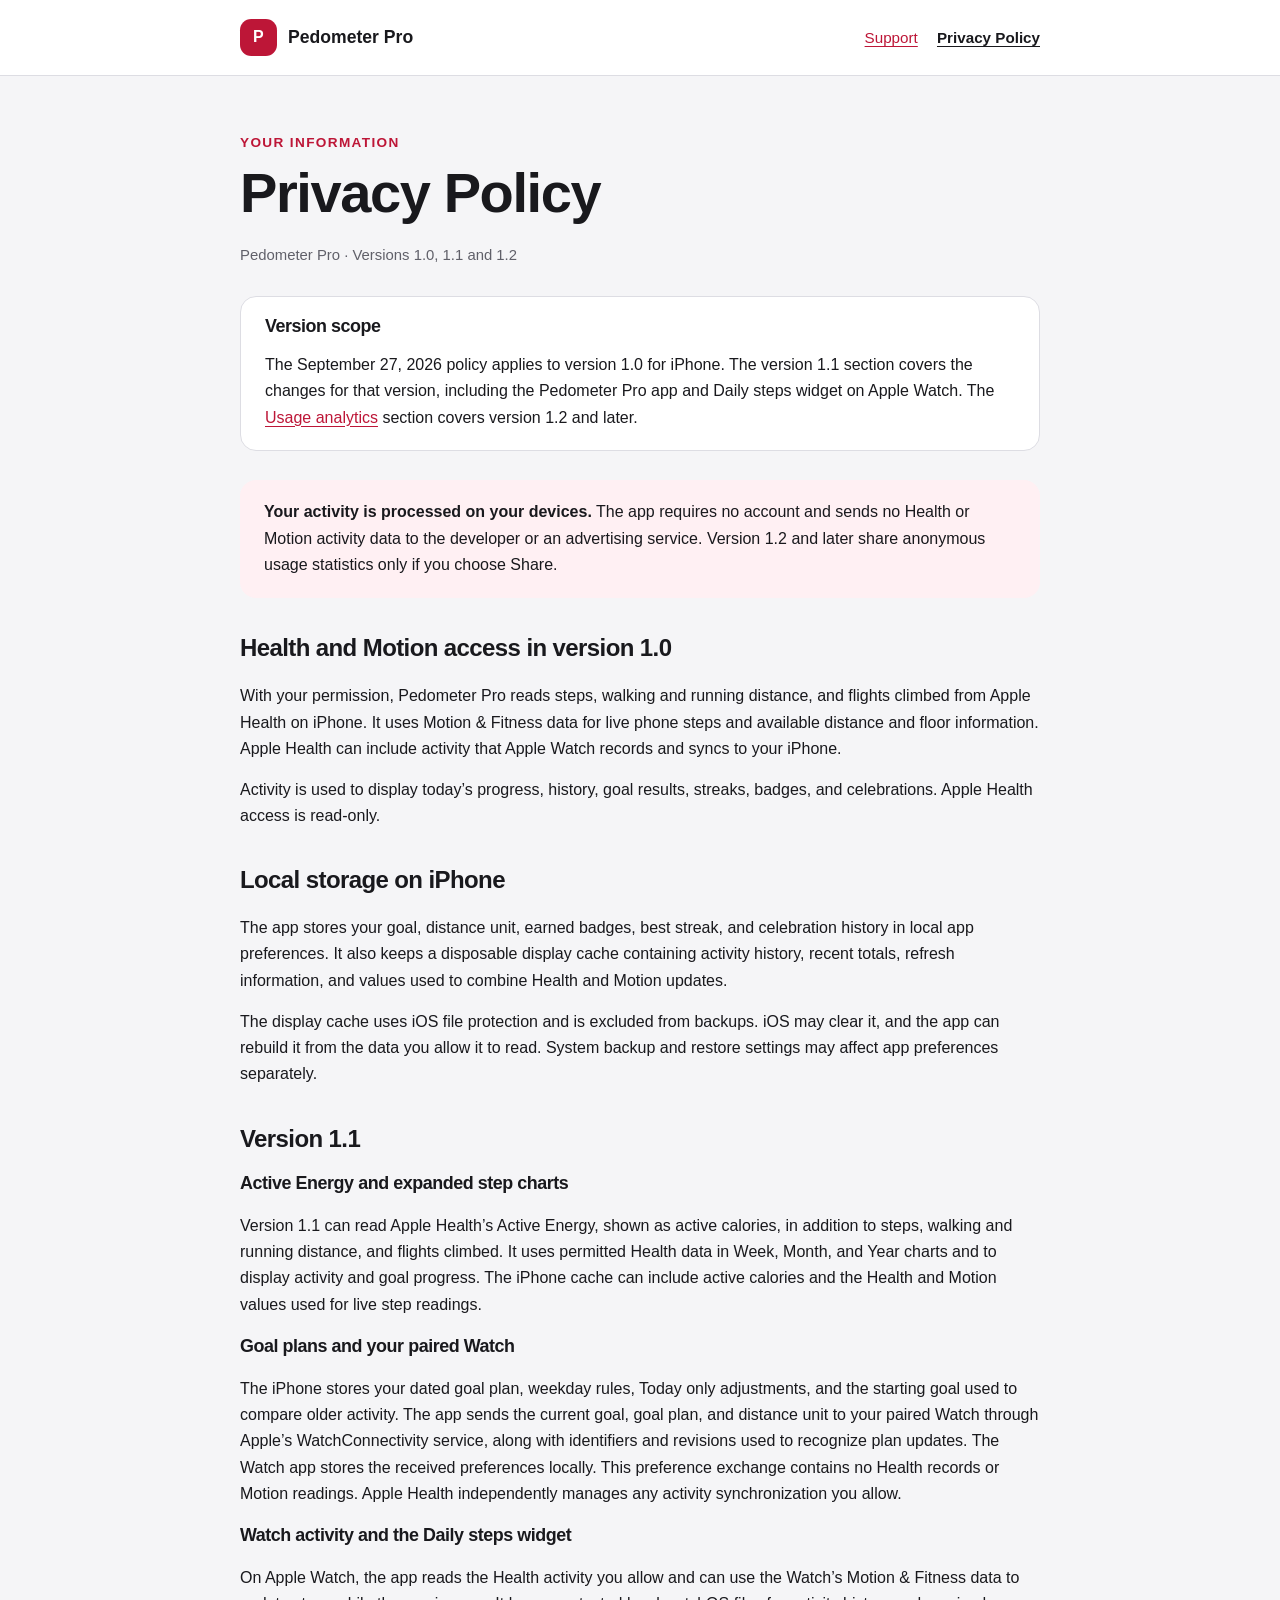
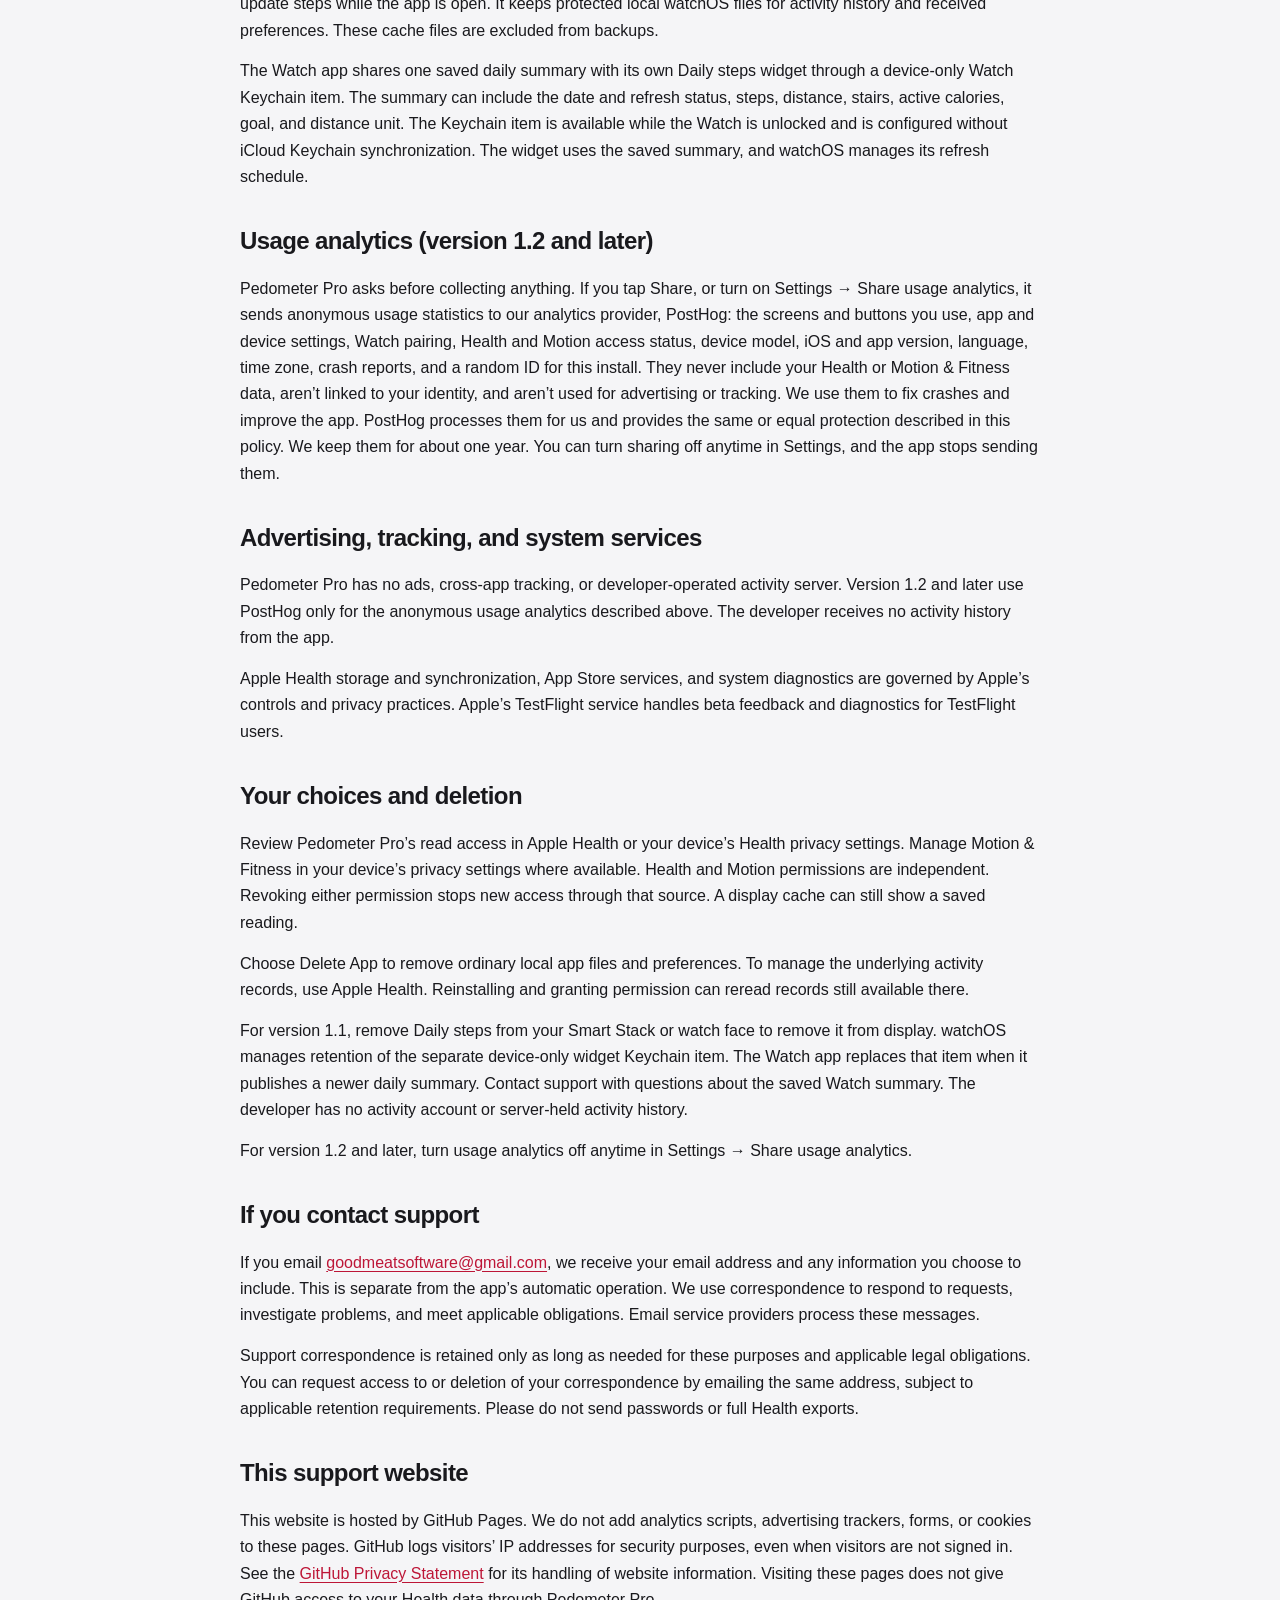
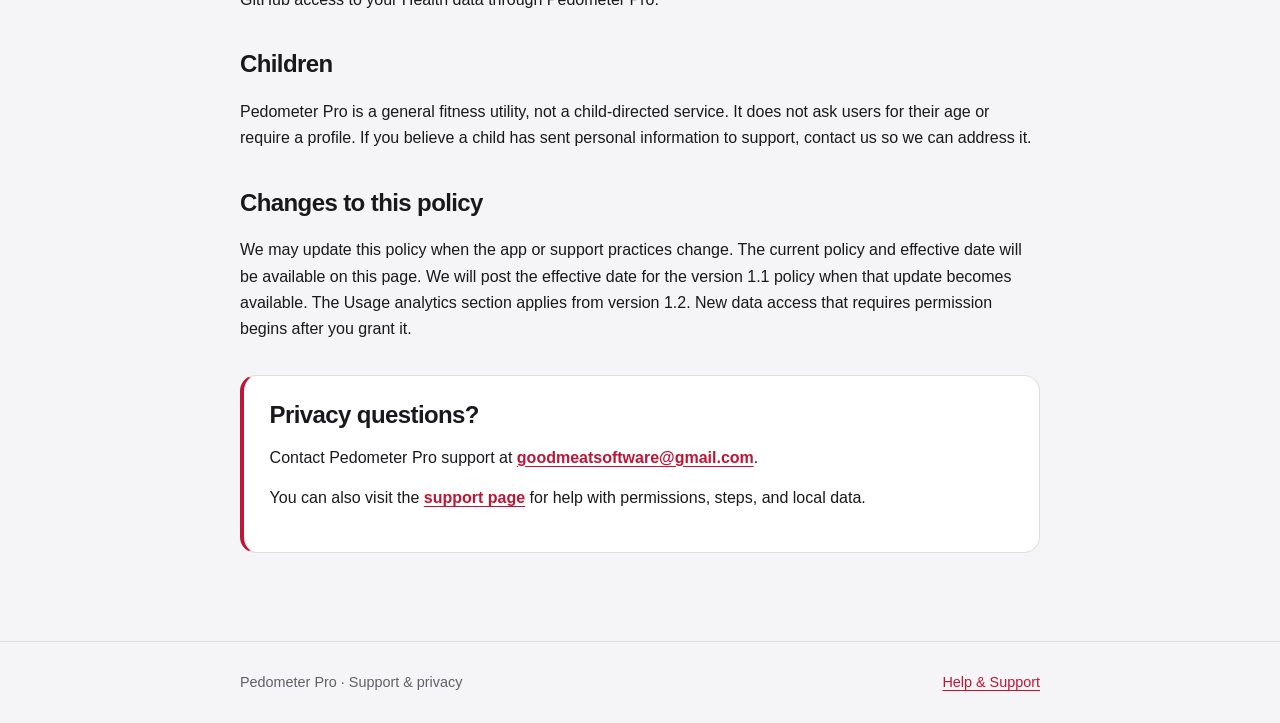
==== commit 7effd021: "Drop survey answers from the analytics list Pedometer Pro 1.2 ships with in-app surveys turned off, " ====
--- a/privacy.html
+++ b/privacy.html
@@ -34,7 +34,7 @@
     </section>
     <section id="analytics" aria-labelledby="analytics-title">
       <h2 id="analytics-title">Usage analytics (version 1.2 and later)</h2>
-      <p>Pedometer Pro asks before collecting anything. If you tap Share, or turn on Settings → Share usage analytics, it sends anonymous usage statistics to our analytics provider, PostHog: the screens and buttons you use, app and device settings, Watch pairing, Health and Motion access status, device model, iOS and app version, language, time zone, crash reports, answers to optional surveys, and a random ID for this install. They never include your Health or Motion &amp; Fitness data, aren’t linked to your identity, and aren’t used for advertising or tracking. We use them to fix crashes and improve the app. PostHog processes them for us and provides the same or equal protection described in this policy. We keep them for about one year. You can turn sharing off anytime in Settings, and the app stops sending them.</p>
+      <p>Pedometer Pro asks before collecting anything. If you tap Share, or turn on Settings → Share usage analytics, it sends anonymous usage statistics to our analytics provider, PostHog: the screens and buttons you use, app and device settings, Watch pairing, Health and Motion access status, device model, iOS and app version, language, time zone, crash reports, and a random ID for this install. They never include your Health or Motion &amp; Fitness data, aren’t linked to your identity, and aren’t used for advertising or tracking. We use them to fix crashes and improve the app. PostHog processes them for us and provides the same or equal protection described in this policy. We keep them for about one year. You can turn sharing off anytime in Settings, and the app stops sending them.</p>
     </section>
     <section><h2>Advertising, tracking, and system services</h2><p>Pedometer Pro has no ads, cross-app tracking, or developer-operated activity server. Version 1.2 and later use PostHog only for the anonymous usage analytics described above. The developer receives no activity history from the app.</p><p>Apple Health storage and synchronization, App Store services, and system diagnostics are governed by Apple’s controls and privacy practices. Apple’s TestFlight service handles beta feedback and diagnostics for TestFlight users.</p></section>
     <section id="choices"><h2>Your choices and deletion</h2><p>Review Pedometer Pro’s read access in Apple Health or your device’s Health privacy settings. Manage Motion &amp; Fitness in your device’s privacy settings where available. Health and Motion permissions are independent. Revoking either permission stops new access through that source. A display cache can still show a saved reading.</p><p>Choose Delete App to remove ordinary local app files and preferences. To manage the underlying activity records, use Apple Health. Reinstalling and granting permission can reread records still available there.</p><p>For version 1.1, remove Daily steps from your Smart Stack or watch face to remove it from display. watchOS manages retention of the separate device-only widget Keychain item. The Watch app replaces that item when it publishes a newer daily summary. Contact support with questions about the saved Watch summary. The developer has no activity account or server-held activity history.</p><p>For version 1.2 and later, turn usage analytics off anytime in Settings → Share usage analytics.</p></section>
